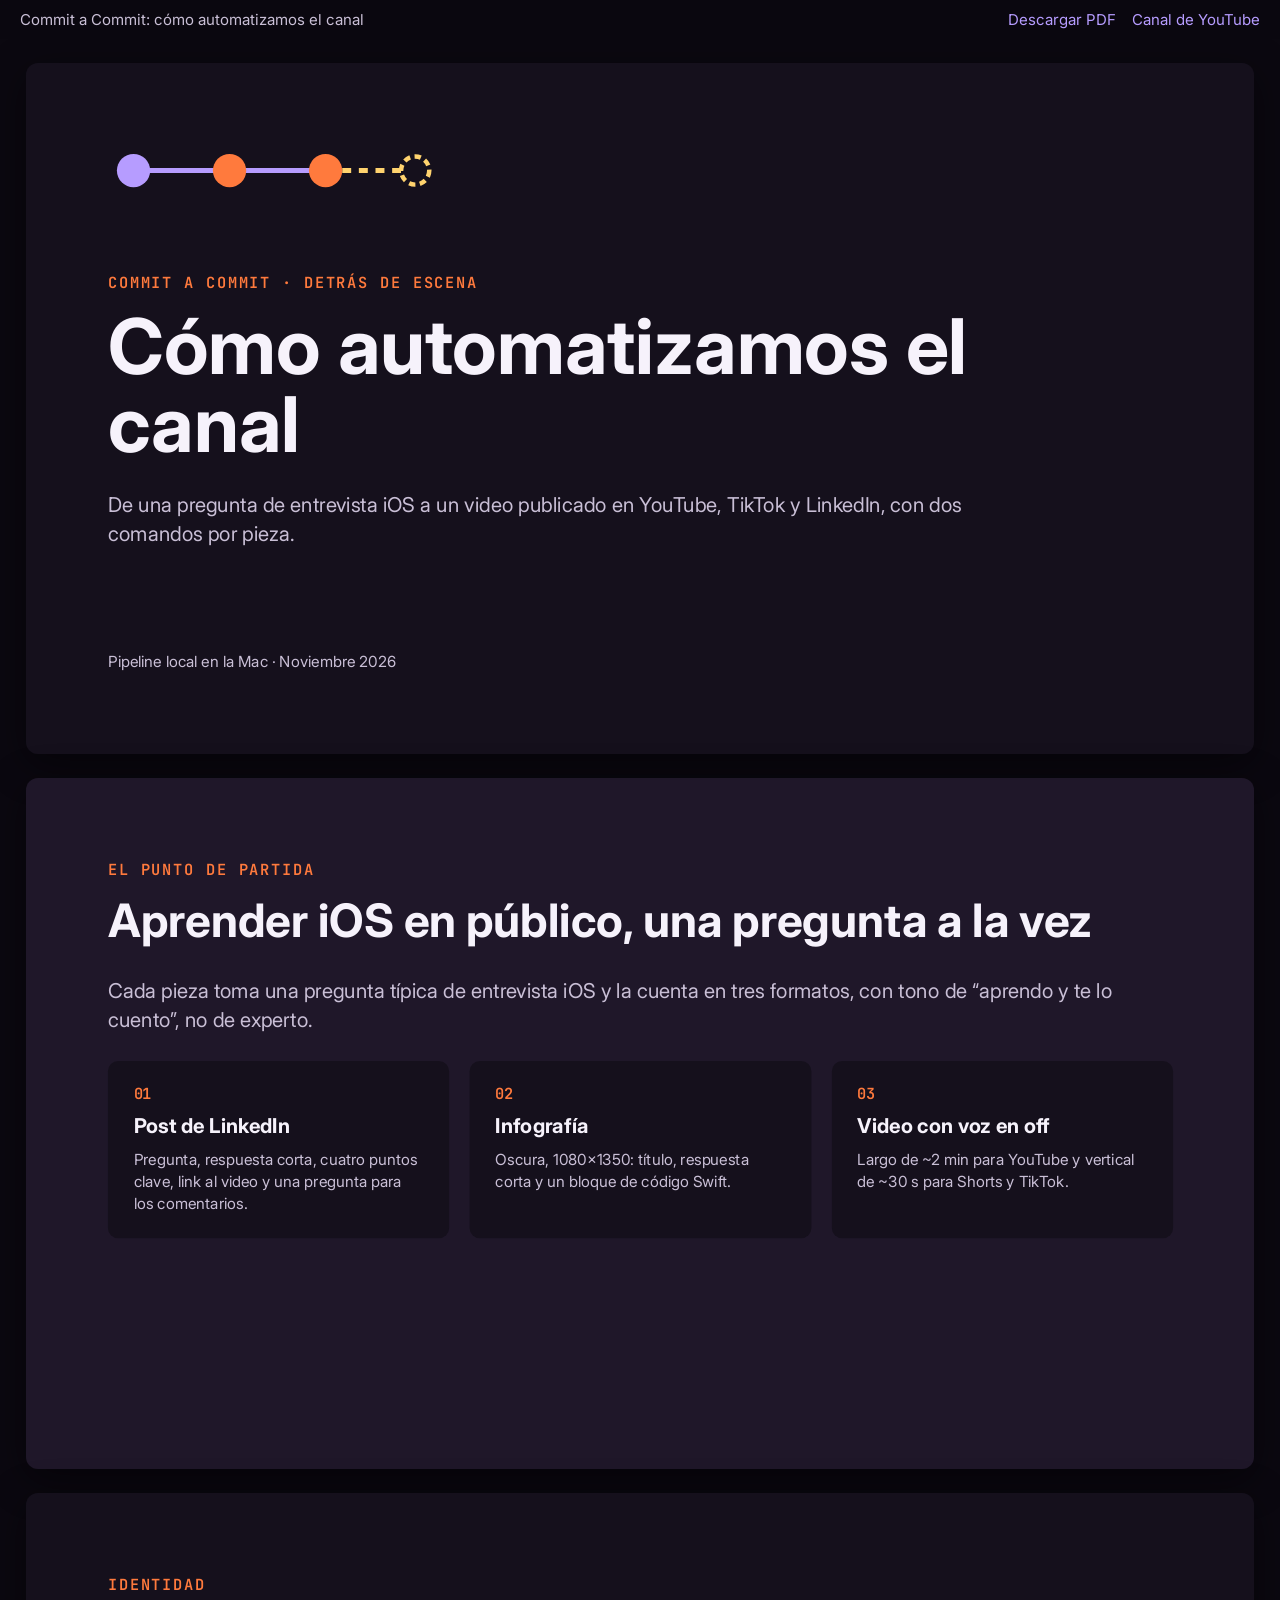
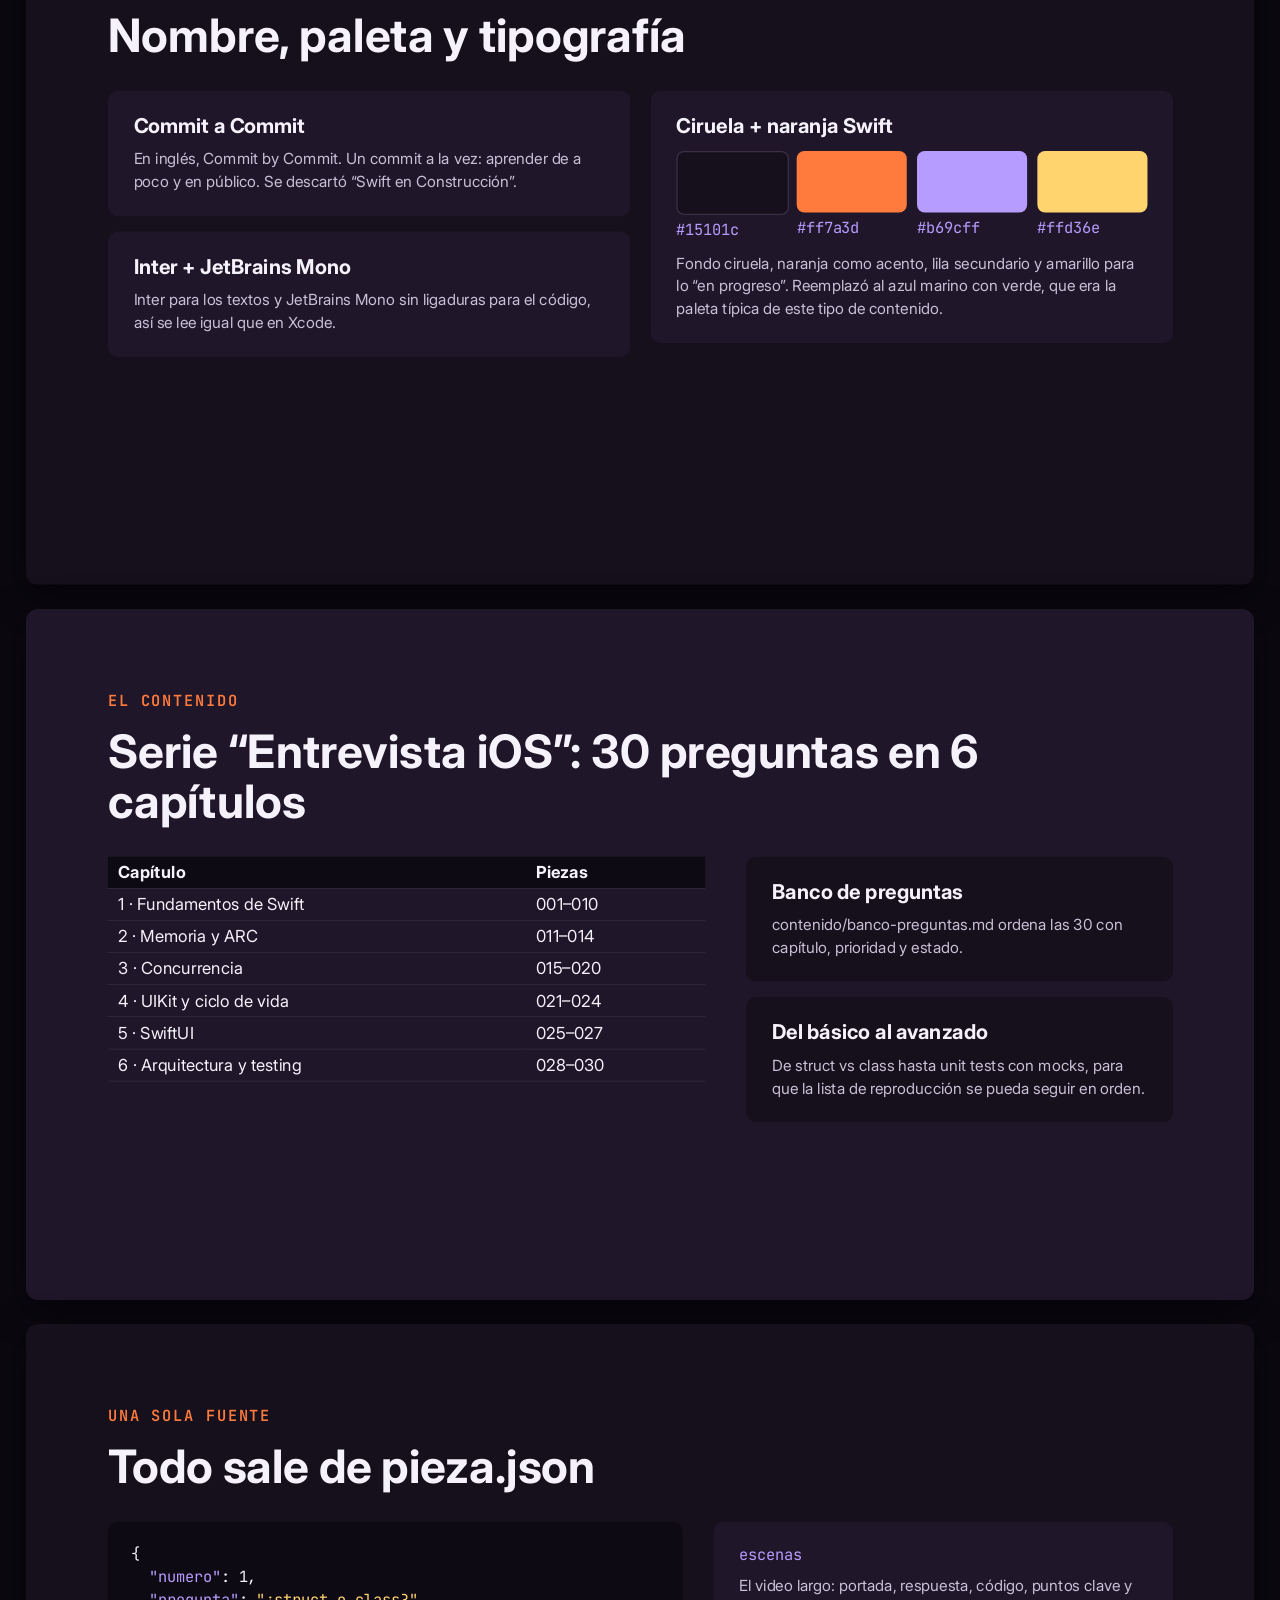
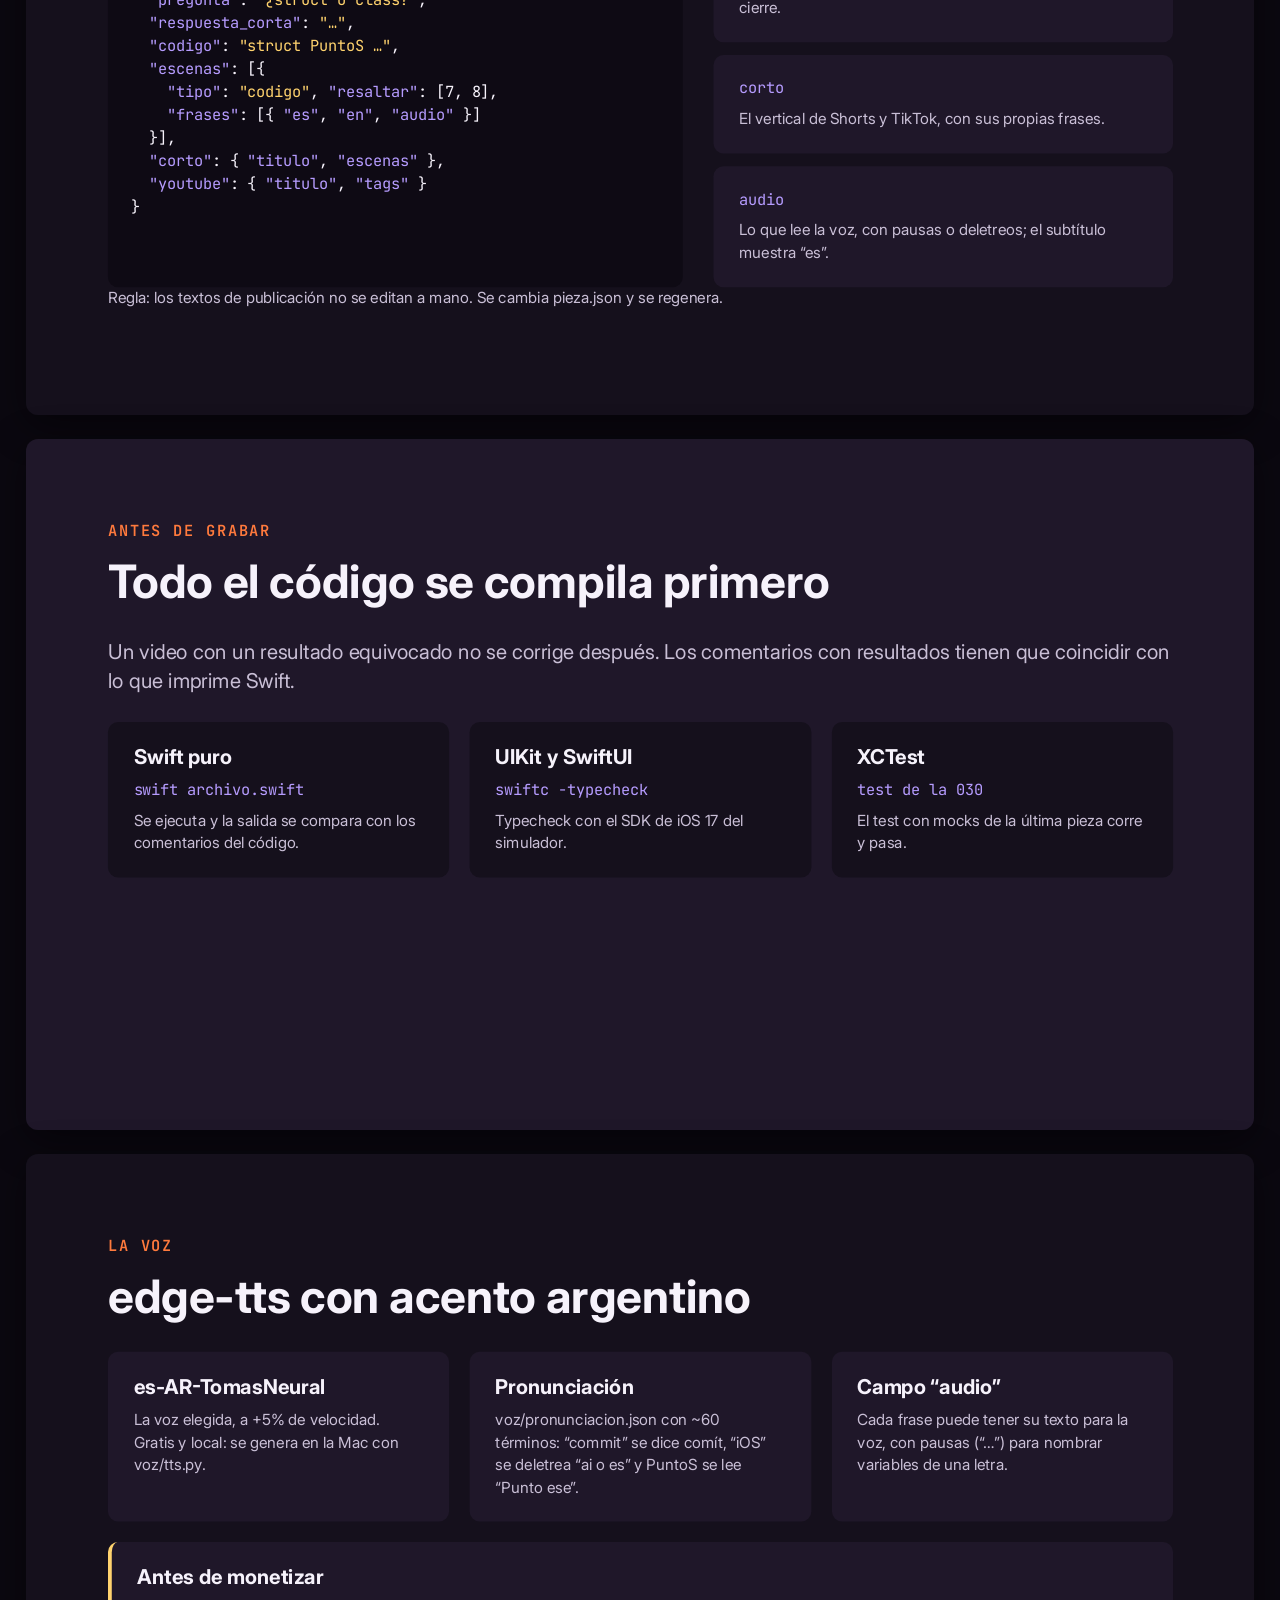
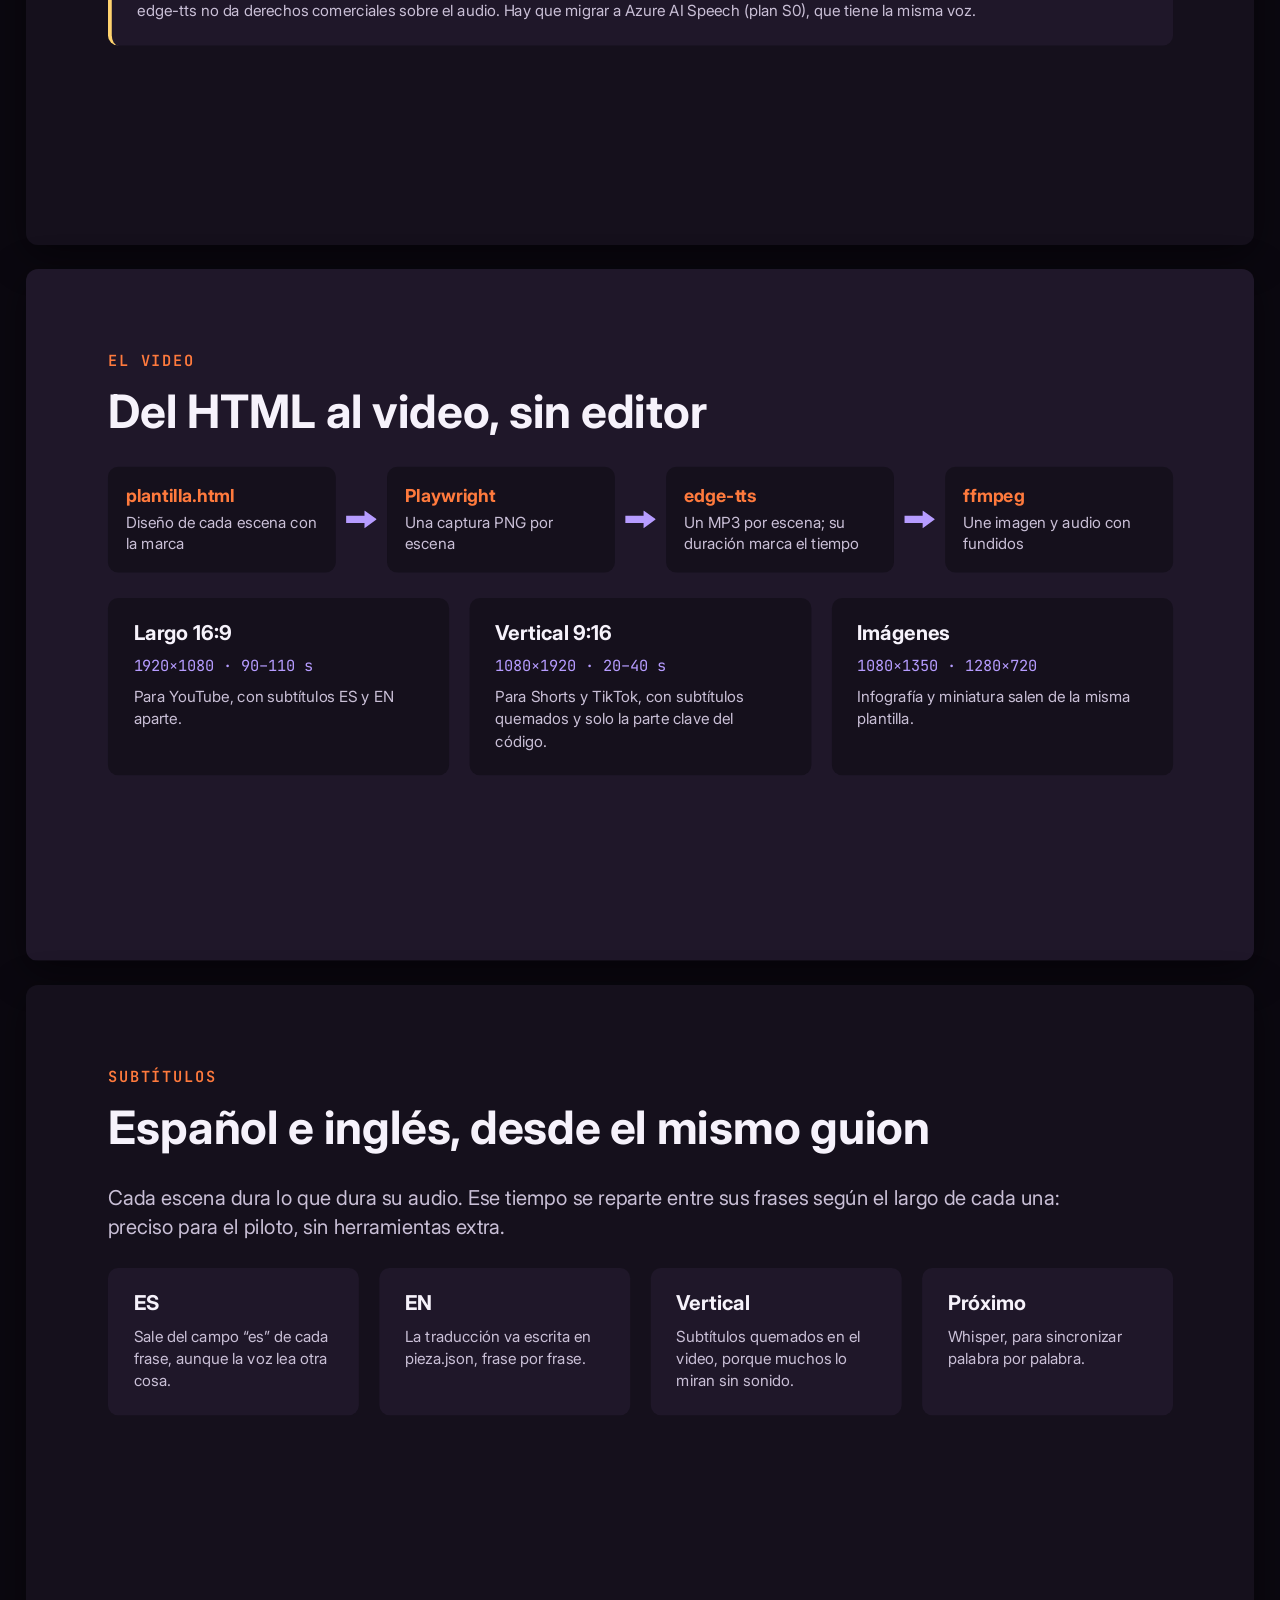
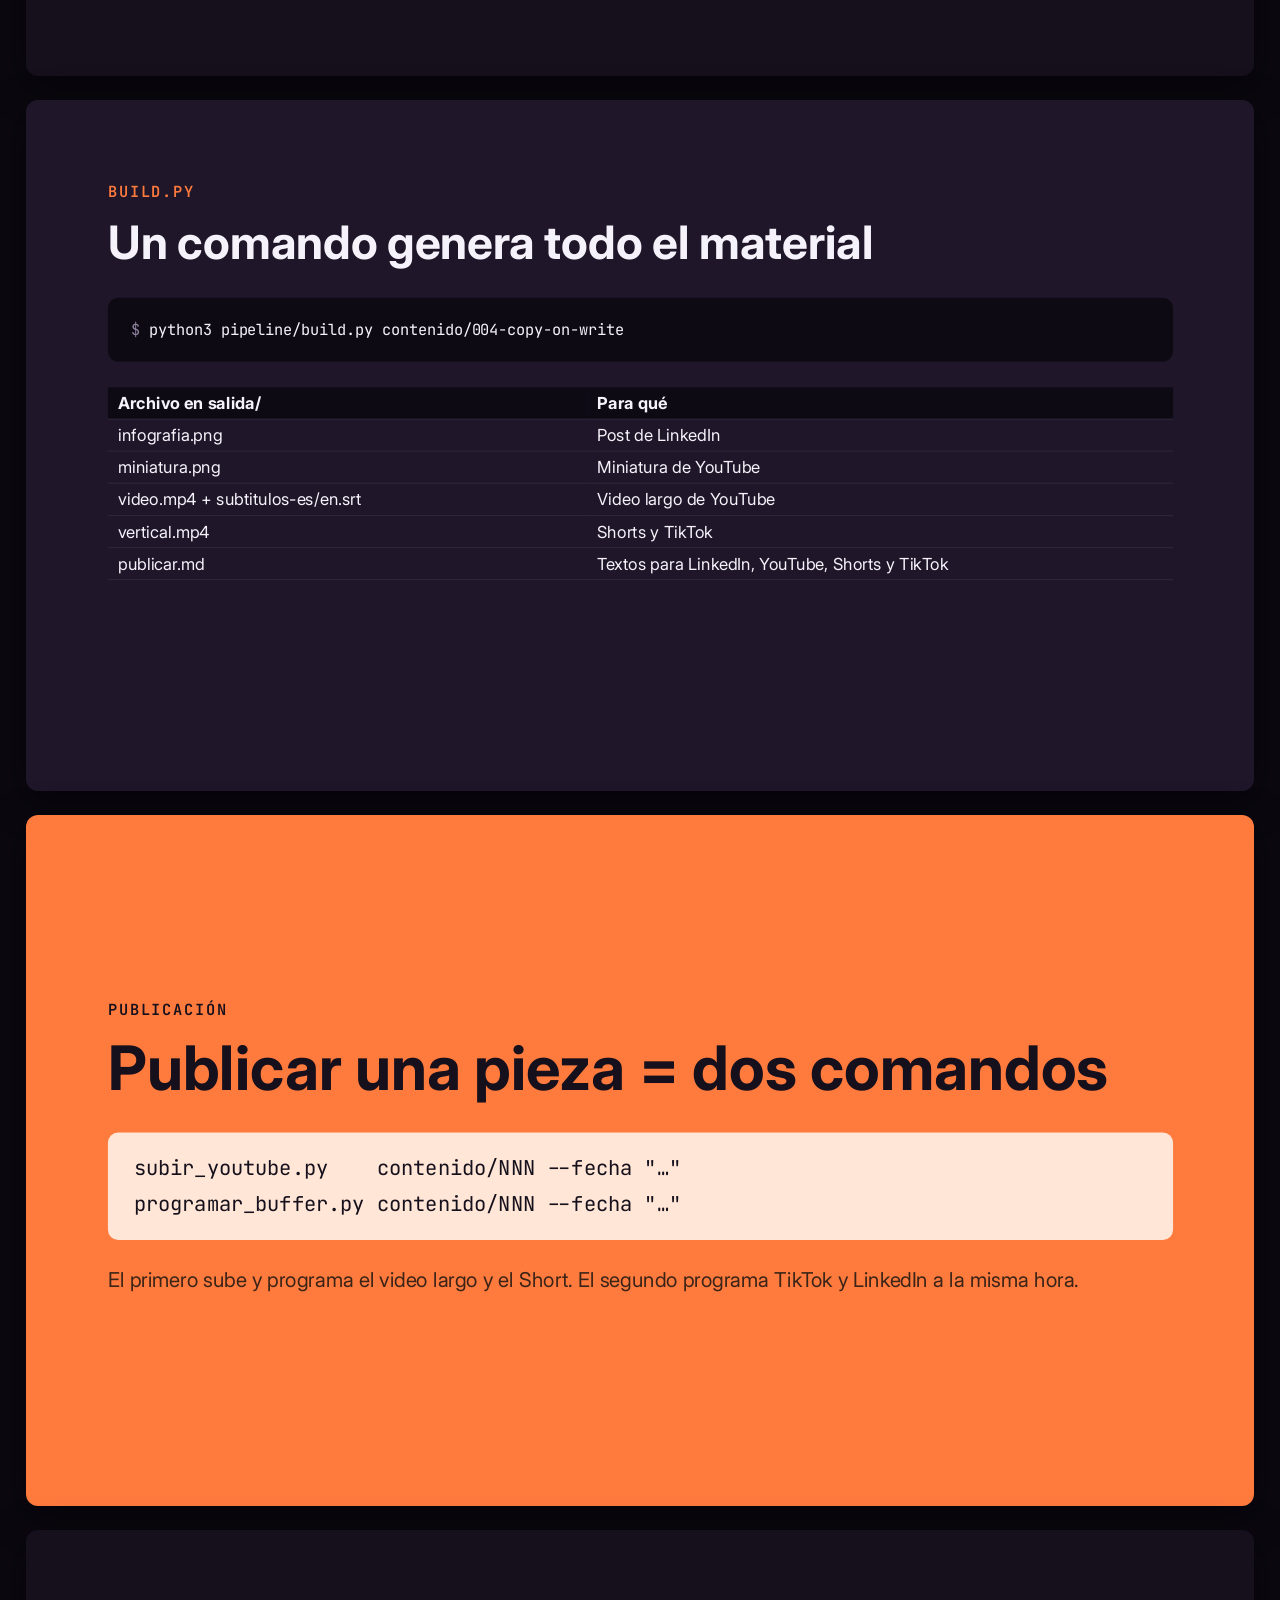
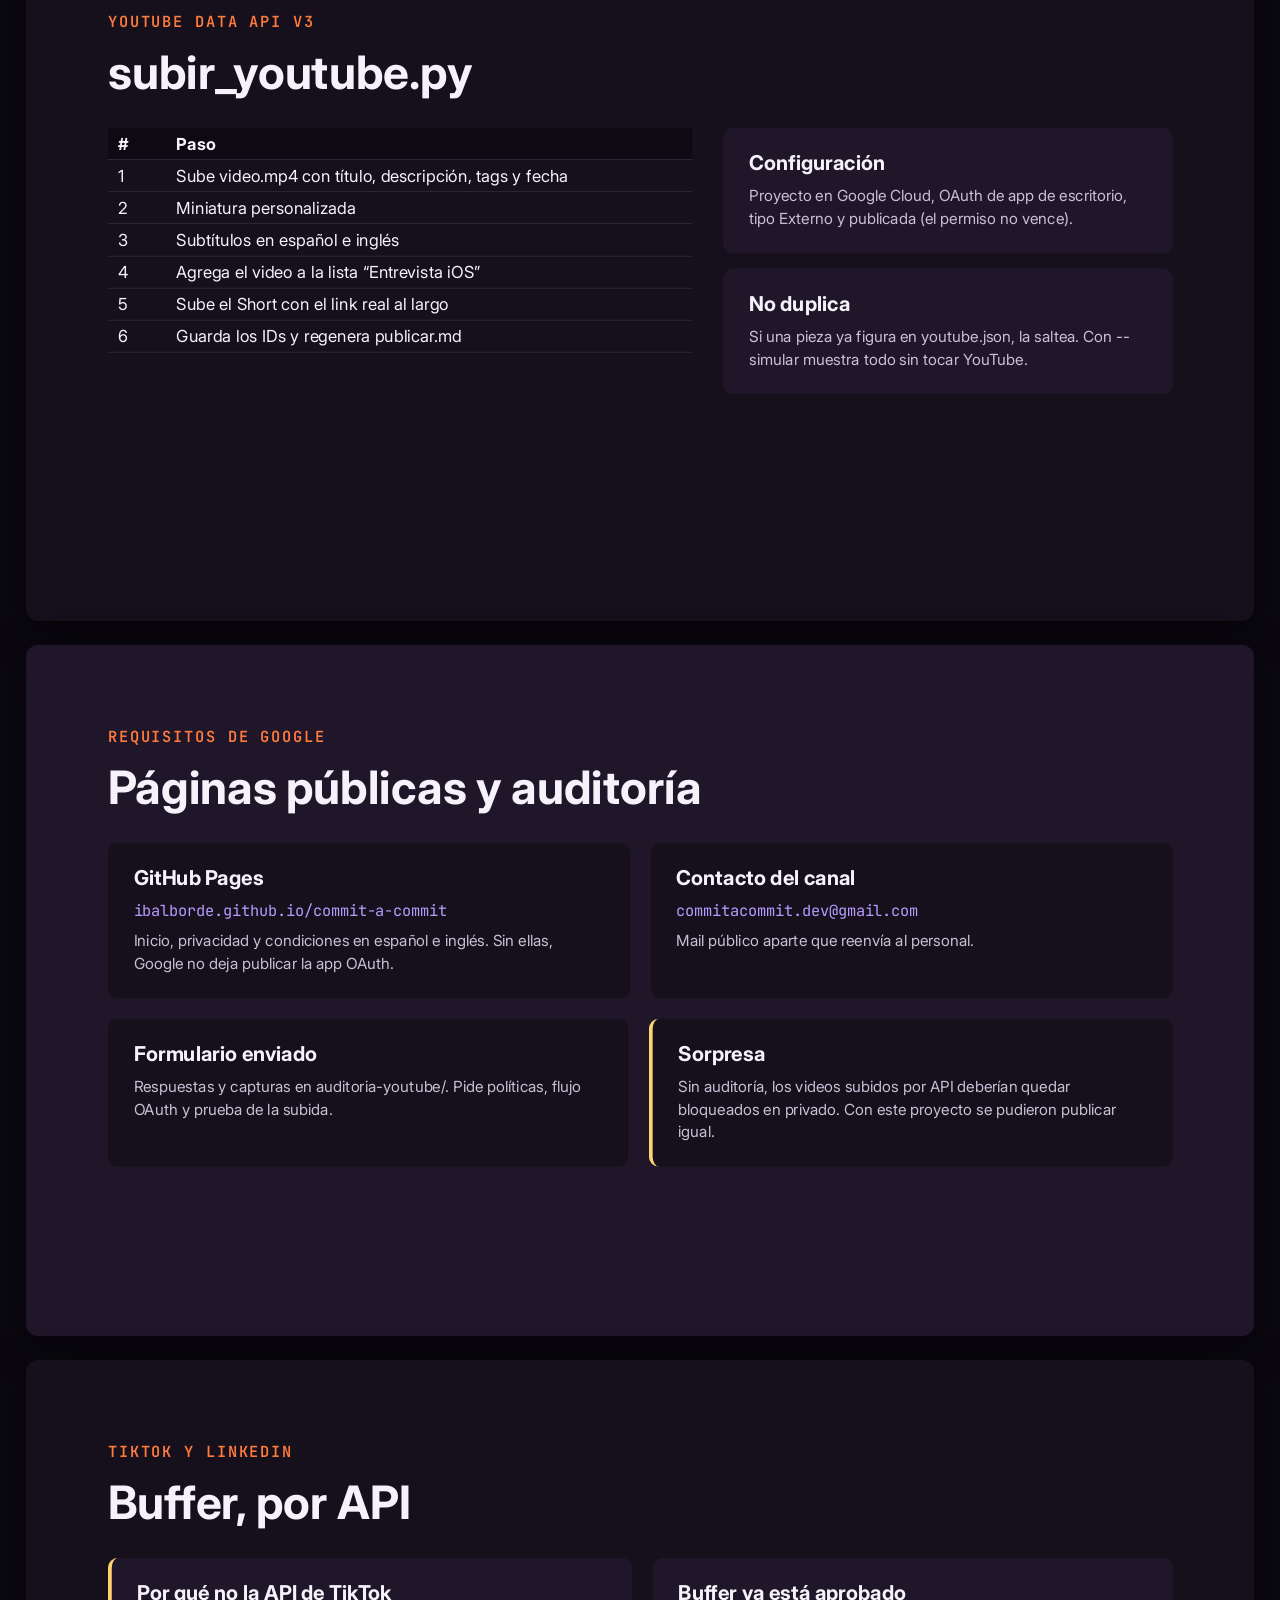
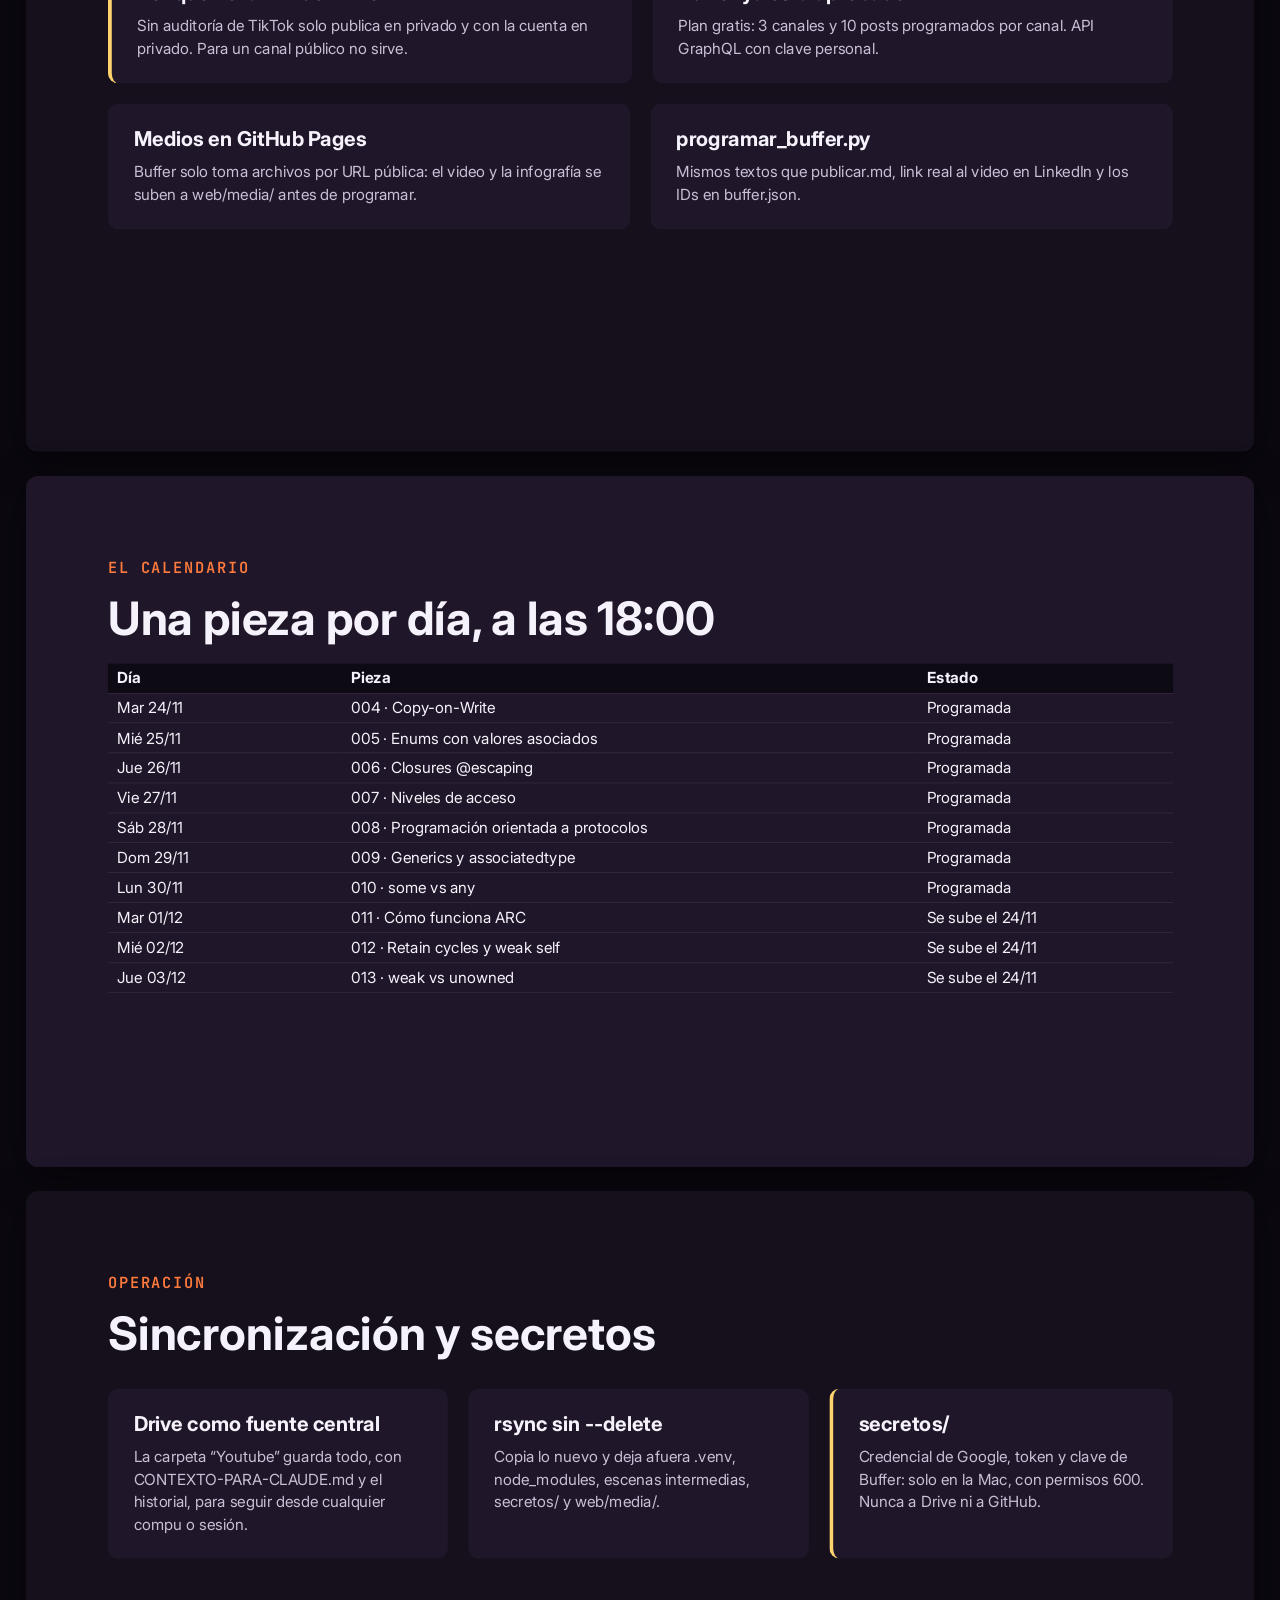
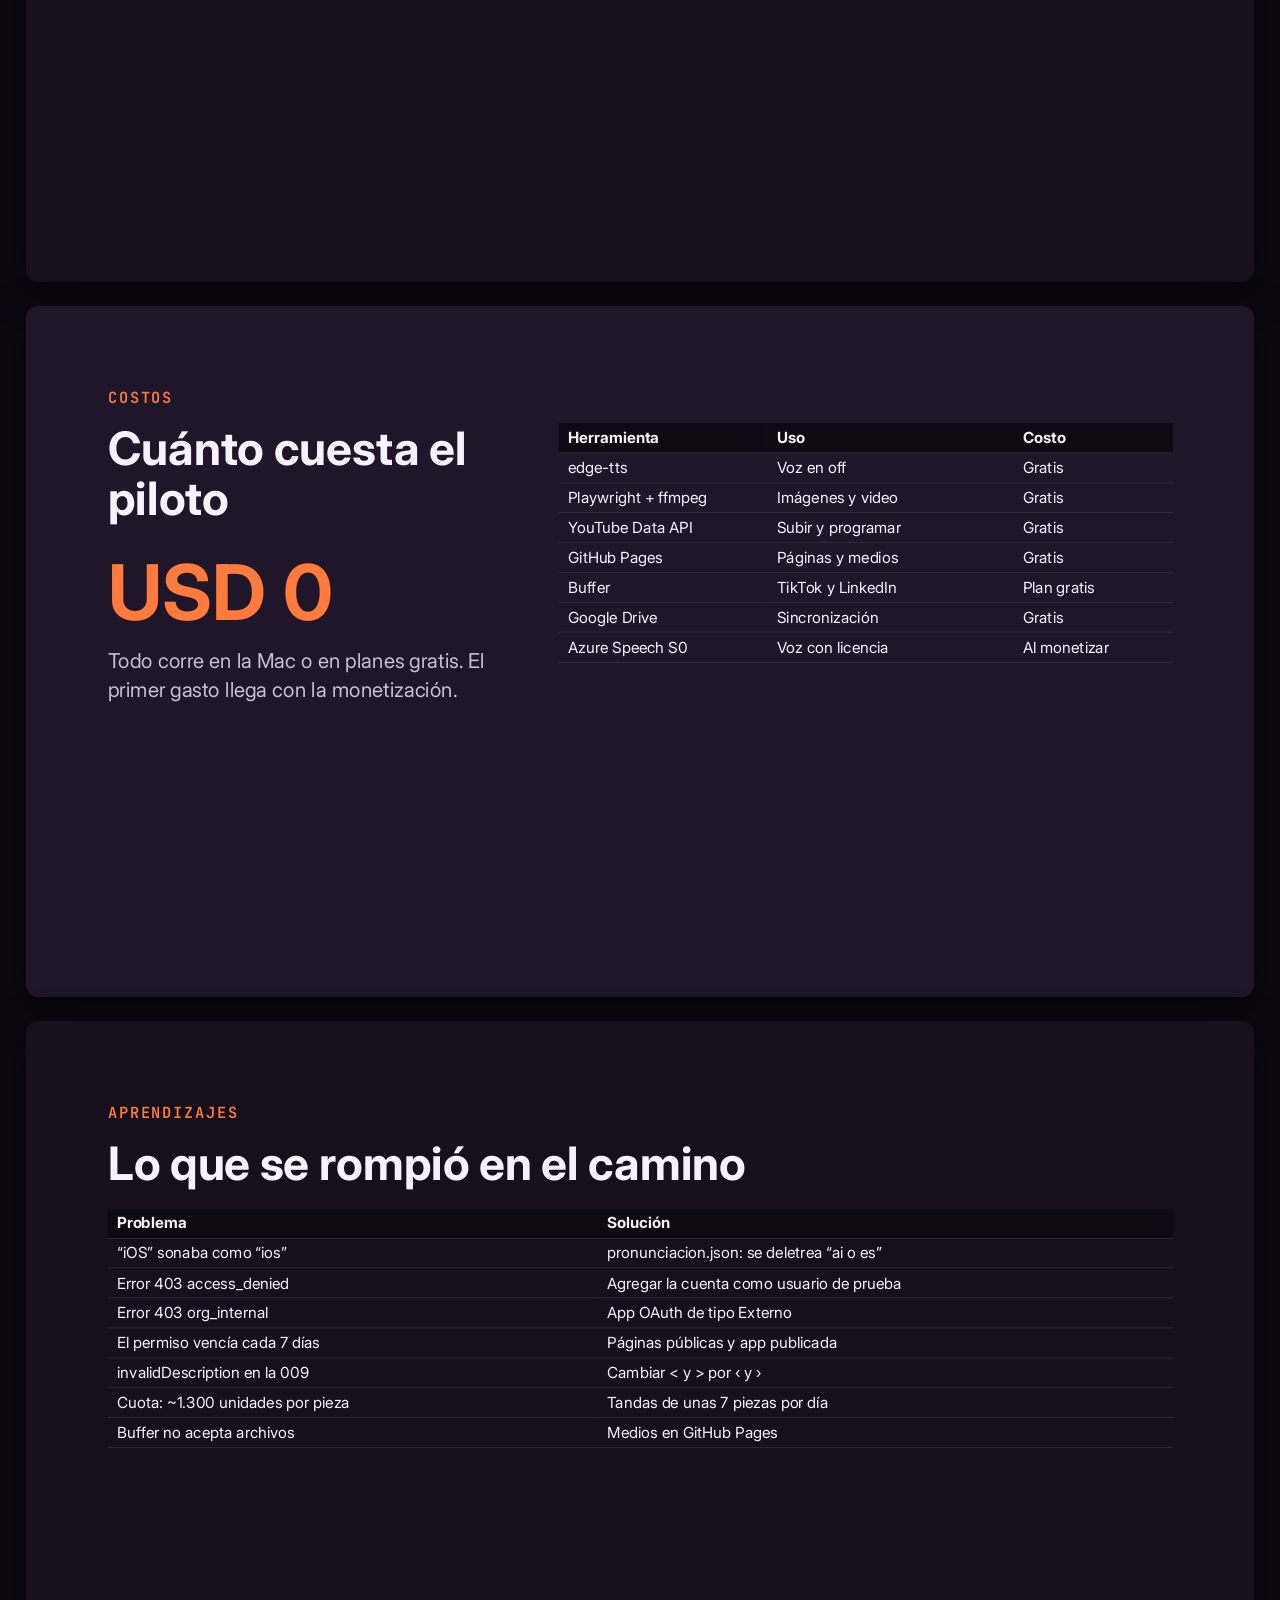
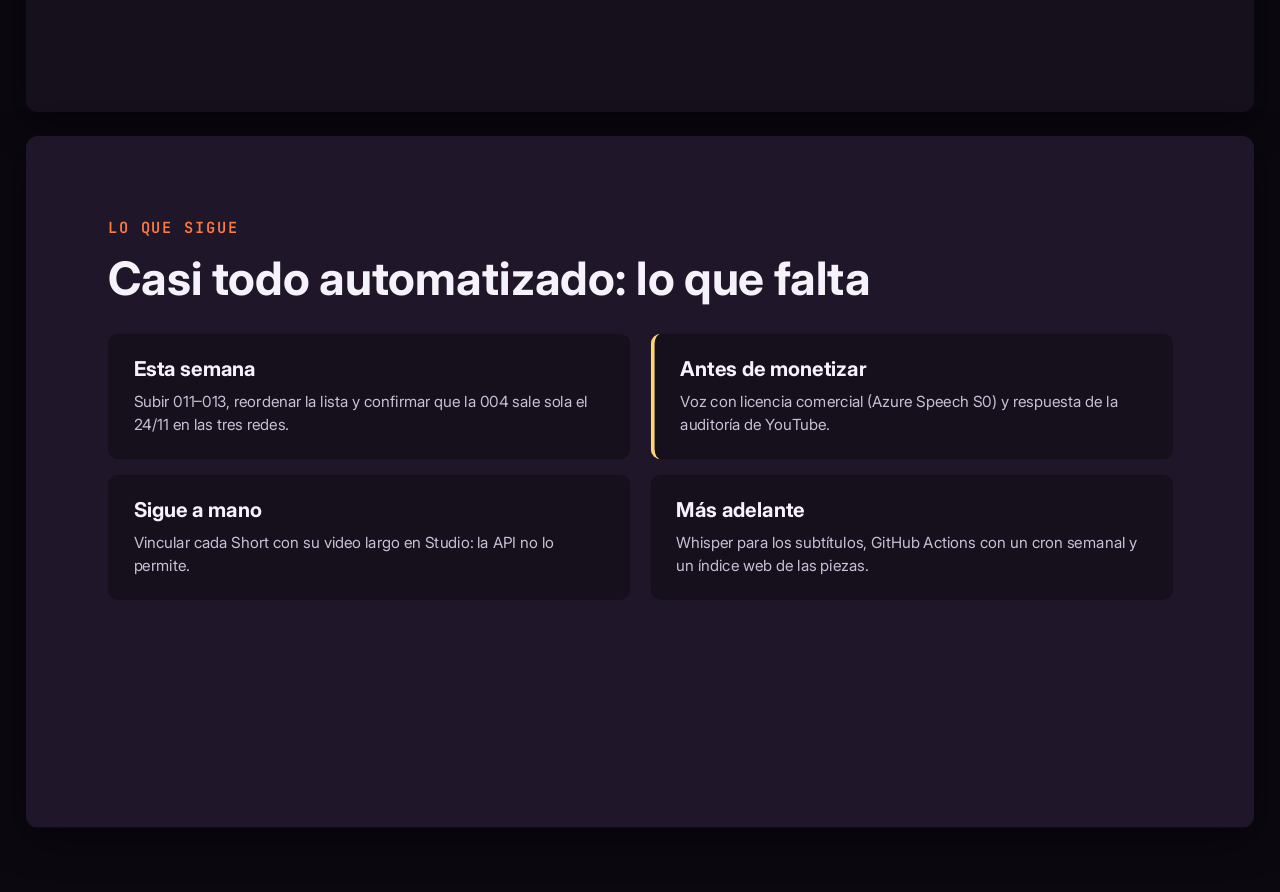
==== presentacion/index.html @ 06cfbb42 "Presentación: cómo automatizamos el canal (web + PDF) Co-Authored-By: Claude Opus 5.5 <noreply@anthr" ====
<!doctype html>
<html lang="es">
<head>
<meta charset="utf-8">
<meta name="viewport" content="width=device-width, initial-scale=1">
<title>Commit a Commit: cómo automatizamos el canal</title>
<meta name="description" content="Cómo automatizamos el canal de iOS Commit a Commit: contenido, voz, video, subtítulos y publicación programada en YouTube, TikTok y LinkedIn.">
<meta property="og:title" content="Commit a Commit: cómo automatizamos el canal">
<meta property="og:description" content="Cómo automatizamos el canal de iOS Commit a Commit: contenido, voz, video, subtítulos y publicación programada en YouTube, TikTok y LinkedIn.">
<meta property="og:type" content="website">
<link rel="icon" href="../logo.png">
<link rel="stylesheet" href="https://fonts.googleapis.com/css2?family=Inter:wght@400;600;700&family=JetBrains+Mono:wght@400;600&display=swap">
<style>
:root {
  --fondo: #15101c;
  --panel: #1f1729;
  --hondo: #0e0a14;
  --naranja: #ff7a3d;
  --lila: #b69cff;
  --amarillo: #ffd36e;
  --texto: #f6f2fb;
  --suave: #c9bfd6;
}

body { font-family: 'Inter', Arial, sans-serif; color: var(--texto); }

section {
  padding: 128px;
  box-sizing: border-box;
  display: flex;
  flex-direction: column;
  background: var(--fondo);
  color: var(--texto);
  font-family: 'Inter', Arial, sans-serif;
}
section.alt { background: var(--panel); }
section.acento { background: var(--naranja); color: var(--fondo); }

.eyebrow { font-family: 'JetBrains Mono', 'Courier New', monospace; font-size: 24px; font-weight: 600; letter-spacing: 3px; color: var(--naranja); margin: 0 0 24px; }
.titulo { font-size: 72px; font-weight: 700; line-height: 1.08; margin: 0 0 48px; color: var(--texto); }
.portada { font-size: 120px; font-weight: 700; line-height: 1.02; margin: 0 0 40px; color: var(--texto); }
.lead { font-size: 32px; line-height: 1.45; color: var(--suave); margin: 0 0 40px; }
.nota { font-size: 24px; line-height: 1.4; color: var(--suave); margin: 32px 0 0; }

.fila { display: flex; gap: 32px; }
.col { display: flex; flex-direction: column; gap: 24px; flex: 1; }
.card { flex: 1; background: var(--panel); border-radius: 16px; padding: 36px 40px; display: flex; flex-direction: column; gap: 16px; }
section.alt .card { background: var(--fondo); }
.card h3 { font-size: 32px; font-weight: 700; color: var(--texto); margin: 0; line-height: 1.2; }
.card .txt { font-size: 24px; line-height: 1.45; color: var(--suave); margin: 0; }
.card .dato { font-family: 'JetBrains Mono', 'Courier New', monospace; font-size: 24px; color: var(--lila); margin: 0; }
.card .marca { font-family: 'JetBrains Mono', 'Courier New', monospace; font-size: 24px; font-weight: 600; color: var(--naranja); margin: 0; }
.card.aviso { border-left: 6px solid var(--amarillo); }

.codigo { background: var(--hondo); border-radius: 16px; padding: 32px 36px; display: flex; flex-direction: column; }
.codigo p { font-family: 'JetBrains Mono', 'Courier New', monospace; font-size: 24px; line-height: 1.5; color: var(--texto); margin: 0; white-space: nowrap; }
.codigo .k { color: var(--lila); }
.codigo .s { color: var(--amarillo); }
.codigo .c { color: #8f84a0; }

.tabla { width: 100%; font-size: 26px; color: var(--texto); font-family: 'Inter', Arial, sans-serif; }
.tabla tr.cab { background: var(--hondo); }

.paso { flex: 1; background: var(--panel); border-radius: 16px; padding: 28px 28px; display: flex; flex-direction: column; gap: 10px; }
section.alt .paso { background: var(--fondo); }
.paso h3 { font-size: 28px; font-weight: 700; color: var(--naranja); margin: 0; }
.paso .txt { font-size: 24px; line-height: 1.35; color: var(--suave); margin: 0; }
.flecha { width: 48px; height: 28px; background: var(--lila); align-self: center; flex: none; }

.grande { font-size: 120px; font-weight: 700; line-height: 1; color: var(--naranja); margin: 0; }
.cmd { font-family: 'JetBrains Mono', 'Courier New', monospace; font-size: 32px; line-height: 1.5; margin: 0; color: var(--fondo); white-space: nowrap; }
.cmdcaja { background: #ffe6d6; border-radius: 16px; padding: 32px 40px; display: flex; flex-direction: column; gap: 8px; }
section.acento .eyebrow { color: var(--fondo); }
section.acento .titulo { color: var(--fondo); font-size: 96px; }
section.acento .lead { color: #3a2418; }

.swatch { width: 100%; height: 96px; border-radius: 12px; }

@keyframes sube { from { opacity: 0; transform: translateY(24px); } to { opacity: 1; transform: translateY(0px); } }
.anim { animation: sube 520ms ease-out both; animation-delay: calc(var(--i, 0) * 110ms); }

/* ---- visor web ---- */
html, body { margin: 0; background: #0b0810; }
.barra { position: sticky; top: 0; z-index: 10; display: flex; justify-content: space-between; align-items: center;
  gap: 16px; padding: 10px 20px; background: rgba(11,8,16,.92); color: #c9bfd6; font: 15px Inter, Arial, sans-serif; }
.barra a { color: #b69cff; text-decoration: none; margin-left: 16px; }
.deck { display: flex; flex-direction: column; align-items: center; gap: 24px; padding: 24px 0 64px; }
.marco { position: relative; width: min(96vw, 1600px); aspect-ratio: 16 / 9; overflow: hidden; border-radius: 12px;
  box-shadow: 0 10px 40px rgba(0,0,0,.45); }
.slide { position: absolute; top: 0; left: 0; width: 1920px; height: 1080px; transform-origin: 0 0; overflow: hidden; }
.slide h1, .slide h2, .slide h3, .slide p { margin-top: 0; }
.slide table { border-collapse: collapse; }
.slide th { text-align: left; }
.slide td, .slide th { padding: .35em .6em; border-bottom: 1px solid #3a2f47; }
.flecha { clip-path: polygon(0 30%, 60% 30%, 60% 0, 100% 50%, 60% 100%, 60% 70%, 0 70%); }
@media print {
  @page { size: 1920px 1080px; margin: 0; }
  .barra { display: none; }
  .deck { padding: 0; gap: 0; }
  .marco { width: 1920px; height: 1080px; border-radius: 0; box-shadow: none; break-after: page; }
  .slide { transform: none !important; }
  .anim { animation: none; }
}
</style>
</head>
<body>
<div class="barra"><span>Commit a Commit: cómo automatizamos el canal</span><span><a href="presentacion.pdf">Descargar PDF</a><a href="https://www.youtube.com/channel/UC5VvN3Wkh8wAPUPtcKfBgPg">Canal de YouTube</a></span></div>
<main class="deck">
<div class="marco"><section class="slide" id="cover" data-transition="fade" style="justify-content:space-between">
<svg aria-label="Logo de Commit a Commit: historial de commits con tres nodos hechos y uno en progreso" width="520" height="80" viewBox="0 0 520 80"><line x1="40" y1="40" x2="340" y2="40" stroke="#b69cff" stroke-width="8"/><line x1="340" y1="40" x2="480" y2="40" stroke="#ffd36e" stroke-width="8" stroke-dasharray="14 12"/><circle cx="40" cy="40" r="26" fill="#b69cff"/><circle cx="190" cy="40" r="26" fill="#ff7a3d"/><circle cx="340" cy="40" r="26" fill="#ff7a3d"/><circle cx="480" cy="40" r="22" fill="#15101c" stroke="#ffd36e" stroke-width="7" stroke-dasharray="10 7"/></svg>
<div>
<p class="eyebrow">COMMIT A COMMIT · DETRÁS DE ESCENA</p>
<h1 class="portada">Cómo automatizamos el canal</h1>
<p class="lead" style="max-width:1400px">De una pregunta de entrevista iOS a un video publicado en YouTube, TikTok y LinkedIn, con dos comandos por pieza.</p>
</div>
<p class="nota" style="margin:0">Pipeline local en la Mac · Noviembre 2026</p>

</section>
</div><div class="marco"><section id="objetivo" class="slide alt" data-transition="fade">
<p class="eyebrow">EL PUNTO DE PARTIDA</p>
<h2 class="titulo">Aprender iOS en público, una pregunta a la vez</h2>
<p class="lead">Cada pieza toma una pregunta típica de entrevista iOS y la cuenta en tres formatos, con tono de “aprendo y te lo cuento”, no de experto.</p>
<div class="fila">
<div class="card anim" style="--i:0"><p class="marca">01</p><h3>Post de LinkedIn</h3><p class="txt">Pregunta, respuesta corta, cuatro puntos clave, link al video y una pregunta para los comentarios.</p></div>
<div class="card anim" style="--i:1"><p class="marca">02</p><h3>Infografía</h3><p class="txt">Oscura, 1080×1350: título, respuesta corta y un bloque de código Swift.</p></div>
<div class="card anim" style="--i:2"><p class="marca">03</p><h3>Video con voz en off</h3><p class="txt">Largo de ~2 min para YouTube y vertical de ~30 s para Shorts y TikTok.</p></div>
</div>

</section>
</div><div class="marco"><section class="slide" id="marca" data-transition="fade">
<p class="eyebrow">IDENTIDAD</p>
<h2 class="titulo">Nombre, paleta y tipografía</h2>
<div class="fila" style="align-items:flex-start">
<div class="col">
<div class="card"><h3>Commit a Commit</h3><p class="txt">En inglés, Commit by Commit. Un commit a la vez: aprender de a poco y en público. Se descartó “Swift en Construcción”.</p></div>
<div class="card"><h3>Inter + JetBrains Mono</h3><p class="txt">Inter para los textos y JetBrains Mono sin ligaduras para el código, así se lee igual que en Xcode.</p></div>
</div>
<div class="col">
<div class="card" style="gap:20px"><h3>Ciruela + naranja Swift</h3>
<div class="fila" style="gap:16px">
<div class="col" style="gap:8px"><div class="swatch" style="background:#15101c;border:2px solid #3a2f47"></div><p class="dato">#15101c</p></div>
<div class="col" style="gap:8px"><div class="swatch" style="background:#ff7a3d"></div><p class="dato">#ff7a3d</p></div>
<div class="col" style="gap:8px"><div class="swatch" style="background:#b69cff"></div><p class="dato">#b69cff</p></div>
<div class="col" style="gap:8px"><div class="swatch" style="background:#ffd36e"></div><p class="dato">#ffd36e</p></div>
</div>
<p class="txt">Fondo ciruela, naranja como acento, lila secundario y amarillo para lo “en progreso”. Reemplazó al azul marino con verde, que era la paleta típica de este tipo de contenido.</p></div>
</div>
</div>

</section>
</div><div class="marco"><section id="contenido" class="slide alt" data-transition="fade">
<p class="eyebrow">EL CONTENIDO</p>
<h2 class="titulo">Serie “Entrevista iOS”: 30 preguntas en 6 capítulos</h2>
<div class="fila" style="gap:64px">
<div style="flex:1.4">
<table class="tabla">
<tr class="cab"><th style="width:70%">Capítulo</th><th>Piezas</th></tr>
<tr><td>1 · Fundamentos de Swift</td><td>001–010</td></tr>
<tr><td>2 · Memoria y ARC</td><td>011–014</td></tr>
<tr><td>3 · Concurrencia</td><td>015–020</td></tr>
<tr><td>4 · UIKit y ciclo de vida</td><td>021–024</td></tr>
<tr><td>5 · SwiftUI</td><td>025–027</td></tr>
<tr><td>6 · Arquitectura y testing</td><td>028–030</td></tr>
</table>
</div>
<div class="col">
<div class="card"><h3>Banco de preguntas</h3><p class="txt">contenido/banco-preguntas.md ordena las 30 con capítulo, prioridad y estado.</p></div>
<div class="card"><h3>Del básico al avanzado</h3><p class="txt">De struct vs class hasta unit tests con mocks, para que la lista de reproducción se pueda seguir en orden.</p></div>
</div>
</div>
</section>
</div><div class="marco"><section class="slide" id="pieza" data-transition="fade">
<p class="eyebrow">UNA SOLA FUENTE</p>
<h2 class="titulo">Todo sale de pieza.json</h2>
<div class="fila" style="gap:48px">
<div class="codigo" style="flex:1.15">
<p>{</p>
<p>&#160;&#160;<span class="k">"numero"</span>: 1,</p>
<p>&#160;&#160;<span class="k">"pregunta"</span>: <span class="s">"¿struct o class?"</span>,</p>
<p>&#160;&#160;<span class="k">"respuesta_corta"</span>: <span class="s">"…"</span>,</p>
<p>&#160;&#160;<span class="k">"codigo"</span>: <span class="s">"struct PuntoS …"</span>,</p>
<p>&#160;&#160;<span class="k">"escenas"</span>: [{</p>
<p>&#160;&#160;&#160;&#160;<span class="k">"tipo"</span>: <span class="s">"codigo"</span>, <span class="k">"resaltar"</span>: [7, 8],</p>
<p>&#160;&#160;&#160;&#160;<span class="k">"frases"</span>: [{ <span class="k">"es"</span>, <span class="k">"en"</span>, <span class="k">"audio"</span> }]</p>
<p>&#160;&#160;}],</p>
<p>&#160;&#160;<span class="k">"corto"</span>: { <span class="k">"titulo"</span>, <span class="k">"escenas"</span> },</p>
<p>&#160;&#160;<span class="k">"youtube"</span>: { <span class="k">"titulo"</span>, <span class="k">"tags"</span> }</p>
<p>}</p>
</div>
<div class="col" style="gap:20px">
<div class="card"><p class="dato">escenas</p><p class="txt">El video largo: portada, respuesta, código, puntos clave y cierre.</p></div>
<div class="card"><p class="dato">corto</p><p class="txt">El vertical de Shorts y TikTok, con sus propias frases.</p></div>
<div class="card"><p class="dato">audio</p><p class="txt">Lo que lee la voz, con pausas o deletreos; el subtítulo muestra “es”.</p></div>
</div>
</div>
<p class="nota">Regla: los textos de publicación no se editan a mano. Se cambia pieza.json y se regenera.</p>
</section>
</div><div class="marco"><section id="verificacion" class="slide alt" data-transition="fade">
<p class="eyebrow">ANTES DE GRABAR</p>
<h2 class="titulo">Todo el código se compila primero</h2>
<p class="lead">Un video con un resultado equivocado no se corrige después. Los comentarios con resultados tienen que coincidir con lo que imprime Swift.</p>
<div class="fila">
<div class="card anim" style="--i:0"><h3>Swift puro</h3><p class="dato">swift archivo.swift</p><p class="txt">Se ejecuta y la salida se compara con los comentarios del código.</p></div>
<div class="card anim" style="--i:1"><h3>UIKit y SwiftUI</h3><p class="dato">swiftc -typecheck</p><p class="txt">Typecheck con el SDK de iOS 17 del simulador.</p></div>
<div class="card anim" style="--i:2"><h3>XCTest</h3><p class="dato">test de la 030</p><p class="txt">El test con mocks de la última pieza corre y pasa.</p></div>
</div>
</section>
</div><div class="marco"><section class="slide" id="voz" data-transition="fade">
<p class="eyebrow">LA VOZ</p>
<h2 class="titulo">edge-tts con acento argentino</h2>
<div class="fila">
<div class="card anim" style="--i:0"><h3>es-AR-TomasNeural</h3><p class="txt">La voz elegida, a +5% de velocidad. Gratis y local: se genera en la Mac con voz/tts.py.</p></div>
<div class="card anim" style="--i:1"><h3>Pronunciación</h3><p class="txt">voz/pronunciacion.json con ~60 términos: “commit” se dice comít, “iOS” se deletrea “ai o es” y PuntoS se lee “Punto ese”.</p></div>
<div class="card anim" style="--i:2"><h3>Campo “audio”</h3><p class="txt">Cada frase puede tener su texto para la voz, con pausas (“…”) para nombrar variables de una letra.</p></div>
</div>
<div class="card aviso" style="margin-top:32px;flex:none"><h3>Antes de monetizar</h3><p class="txt">edge-tts no da derechos comerciales sobre el audio. Hay que migrar a Azure AI Speech (plan S0), que tiene la misma voz.</p></div>
</section>
</div><div class="marco"><section id="video" class="slide alt" data-transition="fade">
<p class="eyebrow">EL VIDEO</p>
<h2 class="titulo">Del HTML al video, sin editor</h2>
<div class="fila" style="gap:16px">
<div class="paso anim" style="--i:0"><h3>plantilla.html</h3><p class="txt">Diseño de cada escena con la marca</p></div>
<div class="flecha"></div>
<div class="paso anim" style="--i:1"><h3>Playwright</h3><p class="txt">Una captura PNG por escena</p></div>
<div class="flecha"></div>
<div class="paso anim" style="--i:2"><h3>edge-tts</h3><p class="txt">Un MP3 por escena; su duración marca el tiempo</p></div>
<div class="flecha"></div>
<div class="paso anim" style="--i:3"><h3>ffmpeg</h3><p class="txt">Une imagen y audio con fundidos</p></div>
</div>
<div class="fila" style="margin-top:40px">
<div class="card"><h3>Largo 16:9</h3><p class="dato">1920×1080 · 90–110 s</p><p class="txt">Para YouTube, con subtítulos ES y EN aparte.</p></div>
<div class="card"><h3>Vertical 9:16</h3><p class="dato">1080×1920 · 20–40 s</p><p class="txt">Para Shorts y TikTok, con subtítulos quemados y solo la parte clave del código.</p></div>
<div class="card"><h3>Imágenes</h3><p class="dato">1080×1350 · 1280×720</p><p class="txt">Infografía y miniatura salen de la misma plantilla.</p></div>
</div>
</section>
</div><div class="marco"><section class="slide" id="subtitulos" data-transition="fade">
<p class="eyebrow">SUBTÍTULOS</p>
<h2 class="titulo">Español e inglés, desde el mismo guion</h2>
<p class="lead" style="max-width:1500px">Cada escena dura lo que dura su audio. Ese tiempo se reparte entre sus frases según el largo de cada una: preciso para el piloto, sin herramientas extra.</p>
<div class="fila">
<div class="card anim" style="--i:0"><h3>ES</h3><p class="txt">Sale del campo “es” de cada frase, aunque la voz lea otra cosa.</p></div>
<div class="card anim" style="--i:1"><h3>EN</h3><p class="txt">La traducción va escrita en pieza.json, frase por frase.</p></div>
<div class="card anim" style="--i:2"><h3>Vertical</h3><p class="txt">Subtítulos quemados en el video, porque muchos lo miran sin sonido.</p></div>
<div class="card anim" style="--i:3"><h3>Próximo</h3><p class="txt">Whisper, para sincronizar palabra por palabra.</p></div>
</div>
</section>
</div><div class="marco"><section id="build" class="slide alt" data-transition="fade">
<p class="eyebrow">BUILD.PY</p>
<h2 class="titulo">Un comando genera todo el material</h2>
<div class="codigo" style="margin-bottom:40px"><p><span class="c">$</span> python3 pipeline/build.py contenido/004-copy-on-write</p></div>
<table class="tabla">
<tr class="cab"><th style="width:45%">Archivo en salida/</th><th>Para qué</th></tr>
<tr><td>infografia.png</td><td>Post de LinkedIn</td></tr>
<tr><td>miniatura.png</td><td>Miniatura de YouTube</td></tr>
<tr><td>video.mp4 + subtitulos-es/en.srt</td><td>Video largo de YouTube</td></tr>
<tr><td>vertical.mp4</td><td>Shorts y TikTok</td></tr>
<tr><td>publicar.md</td><td>Textos para LinkedIn, YouTube, Shorts y TikTok</td></tr>
</table>
</section>
</div><div class="marco"><section id="comandos" class="slide acento" data-transition="fade" style="justify-content:center">
<p class="eyebrow">PUBLICACIÓN</p>
<h2 class="titulo">Publicar una pieza = dos comandos</h2>
<div class="cmdcaja anim" style="--i:1">
<p class="cmd">subir_youtube.py&#160;&#160;&#160; contenido/NNN --fecha "…"</p>
<p class="cmd">programar_buffer.py contenido/NNN --fecha "…"</p>
</div>
<p class="lead" style="margin-top:40px">El primero sube y programa el video largo y el Short. El segundo programa TikTok y LinkedIn a la misma hora.</p>
</section>
</div><div class="marco"><section class="slide" id="youtube" data-transition="fade">
<p class="eyebrow">YOUTUBE DATA API V3</p>
<h2 class="titulo">subir_youtube.py</h2>
<div class="fila" style="gap:48px">
<div style="flex:1.3">
<table class="tabla">
<tr class="cab"><th style="width:10%">#</th><th>Paso</th></tr>
<tr><td>1</td><td>Sube video.mp4 con título, descripción, tags y fecha</td></tr>
<tr><td>2</td><td>Miniatura personalizada</td></tr>
<tr><td>3</td><td>Subtítulos en español e inglés</td></tr>
<tr><td>4</td><td>Agrega el video a la lista “Entrevista iOS”</td></tr>
<tr><td>5</td><td>Sube el Short con el link real al largo</td></tr>
<tr><td>6</td><td>Guarda los IDs y regenera publicar.md</td></tr>
</table>
</div>
<div class="col">
<div class="card"><h3>Configuración</h3><p class="txt">Proyecto en Google Cloud, OAuth de app de escritorio, tipo Externo y publicada (el permiso no vence).</p></div>
<div class="card"><h3>No duplica</h3><p class="txt">Si una pieza ya figura en youtube.json, la saltea. Con --simular muestra todo sin tocar YouTube.</p></div>
</div>
</div>
</section>
</div><div class="marco"><section id="auditoria" class="slide alt" data-transition="fade">
<p class="eyebrow">REQUISITOS DE GOOGLE</p>
<h2 class="titulo">Páginas públicas y auditoría</h2>
<div class="fila">
<div class="card anim" style="--i:0"><h3>GitHub Pages</h3><p class="dato">ibalborde.github.io/commit-a-commit</p><p class="txt">Inicio, privacidad y condiciones en español e inglés. Sin ellas, Google no deja publicar la app OAuth.</p></div>
<div class="card anim" style="--i:1"><h3>Contacto del canal</h3><p class="dato">commitacommit.dev@gmail.com</p><p class="txt">Mail público aparte que reenvía al personal.</p></div>
</div>
<div class="fila" style="margin-top:32px">
<div class="card anim" style="--i:2"><h3>Formulario enviado</h3><p class="txt">Respuestas y capturas en auditoria-youtube/. Pide políticas, flujo OAuth y prueba de la subida.</p></div>
<div class="card aviso anim" style="--i:3"><h3>Sorpresa</h3><p class="txt">Sin auditoría, los videos subidos por API deberían quedar bloqueados en privado. Con este proyecto se pudieron publicar igual.</p></div>
</div>
</section>
</div><div class="marco"><section class="slide" id="buffer" data-transition="fade">
<p class="eyebrow">TIKTOK Y LINKEDIN</p>
<h2 class="titulo">Buffer, por API</h2>
<div class="fila">
<div class="card aviso anim" style="--i:0"><h3>Por qué no la API de TikTok</h3><p class="txt">Sin auditoría de TikTok solo publica en privado y con la cuenta en privado. Para un canal público no sirve.</p></div>
<div class="card anim" style="--i:1"><h3>Buffer ya está aprobado</h3><p class="txt">Plan gratis: 3 canales y 10 posts programados por canal. API GraphQL con clave personal.</p></div>
</div>
<div class="fila" style="margin-top:32px">
<div class="card anim" style="--i:2"><h3>Medios en GitHub Pages</h3><p class="txt">Buffer solo toma archivos por URL pública: el video y la infografía se suben a web/media/ antes de programar.</p></div>
<div class="card anim" style="--i:3"><h3>programar_buffer.py</h3><p class="txt">Mismos textos que publicar.md, link real al video en LinkedIn y los IDs en buffer.json.</p></div>
</div>
</section>
</div><div class="marco"><section id="calendario" class="slide alt" data-transition="fade">
<p class="eyebrow">EL CALENDARIO</p>
<h2 class="titulo" style="margin-bottom:32px">Una pieza por día, a las 18:00</h2>
<table class="tabla" style="font-size:24px">
<tr class="cab"><th style="width:22%">Día</th><th style="width:54%">Pieza</th><th>Estado</th></tr>
<tr><td>Mar 24/11</td><td>004 · Copy-on-Write</td><td>Programada</td></tr>
<tr><td>Mié 25/11</td><td>005 · Enums con valores asociados</td><td>Programada</td></tr>
<tr><td>Jue 26/11</td><td>006 · Closures @escaping</td><td>Programada</td></tr>
<tr><td>Vie 27/11</td><td>007 · Niveles de acceso</td><td>Programada</td></tr>
<tr><td>Sáb 28/11</td><td>008 · Programación orientada a protocolos</td><td>Programada</td></tr>
<tr><td>Dom 29/11</td><td>009 · Generics y associatedtype</td><td>Programada</td></tr>
<tr><td>Lun 30/11</td><td>010 · some vs any</td><td>Programada</td></tr>
<tr><td>Mar 01/12</td><td>011 · Cómo funciona ARC</td><td>Se sube el 24/11</td></tr>
<tr><td>Mié 02/12</td><td>012 · Retain cycles y weak self</td><td>Se sube el 24/11</td></tr>
<tr><td>Jue 03/12</td><td>013 · weak vs unowned</td><td>Se sube el 24/11</td></tr>
</table>

</section>
</div><div class="marco"><section class="slide" id="drive" data-transition="fade">
<p class="eyebrow">OPERACIÓN</p>
<h2 class="titulo">Sincronización y secretos</h2>
<div class="fila">
<div class="card anim" style="--i:0"><h3>Drive como fuente central</h3><p class="txt">La carpeta “Youtube” guarda todo, con CONTEXTO-PARA-CLAUDE.md y el historial, para seguir desde cualquier compu o sesión.</p></div>
<div class="card anim" style="--i:1"><h3>rsync sin --delete</h3><p class="txt">Copia lo nuevo y deja afuera .venv, node_modules, escenas intermedias, secretos/ y web/media/.</p></div>
<div class="card aviso anim" style="--i:2"><h3>secretos/</h3><p class="txt">Credencial de Google, token y clave de Buffer: solo en la Mac, con permisos 600. Nunca a Drive ni a GitHub.</p></div>
</div>
</section>
</div><div class="marco"><section id="costos" class="slide alt" data-transition="fade">
<p class="eyebrow">COSTOS</p>
<div class="fila" style="gap:64px;align-items:flex-start">
<div style="flex:0.8">
<h2 class="titulo">Cuánto cuesta el piloto</h2>
<p class="grande">USD 0</p>
<p class="lead" style="margin-top:24px">Todo corre en la Mac o en planes gratis. El primer gasto llega con la monetización.</p>
</div>
<div style="flex:1.2">
<table class="tabla" style="font-size:24px">
<tr class="cab"><th style="width:34%">Herramienta</th><th style="width:40%">Uso</th><th>Costo</th></tr>
<tr><td>edge-tts</td><td>Voz en off</td><td>Gratis</td></tr>
<tr><td>Playwright + ffmpeg</td><td>Imágenes y video</td><td>Gratis</td></tr>
<tr><td>YouTube Data API</td><td>Subir y programar</td><td>Gratis</td></tr>
<tr><td>GitHub Pages</td><td>Páginas y medios</td><td>Gratis</td></tr>
<tr><td>Buffer</td><td>TikTok y LinkedIn</td><td>Plan gratis</td></tr>
<tr><td>Google Drive</td><td>Sincronización</td><td>Gratis</td></tr>
<tr><td>Azure Speech S0</td><td>Voz con licencia</td><td>Al monetizar</td></tr>
</table>
</div>
</div>
</section>
</div><div class="marco"><section class="slide" id="tropiezos" data-transition="fade">
<p class="eyebrow">APRENDIZAJES</p>
<h2 class="titulo" style="margin-bottom:32px">Lo que se rompió en el camino</h2>
<table class="tabla" style="font-size:24px">
<tr class="cab"><th style="width:46%">Problema</th><th>Solución</th></tr>
<tr><td>“iOS” sonaba como “ios”</td><td>pronunciacion.json: se deletrea “ai o es”</td></tr>
<tr><td>Error 403 access_denied</td><td>Agregar la cuenta como usuario de prueba</td></tr>
<tr><td>Error 403 org_internal</td><td>App OAuth de tipo Externo</td></tr>
<tr><td>El permiso vencía cada 7 días</td><td>Páginas públicas y app publicada</td></tr>
<tr><td>invalidDescription en la 009</td><td>Cambiar &lt; y &gt; por ‹ y ›</td></tr>
<tr><td>Cuota: ~1.300 unidades por pieza</td><td>Tandas de unas 7 piezas por día</td></tr>
<tr><td>Buffer no acepta archivos</td><td>Medios en GitHub Pages</td></tr>
</table>
</section>
</div><div class="marco"><section id="pendientes" class="slide alt" data-transition="fade">
<p class="eyebrow">LO QUE SIGUE</p>
<h2 class="titulo">Casi todo automatizado: lo que falta</h2>
<div class="fila">
<div class="col">
<div class="card anim" style="--i:0"><h3>Esta semana</h3><p class="txt">Subir 011–013, reordenar la lista y confirmar que la 004 sale sola el 24/11 en las tres redes.</p></div>
<div class="card anim" style="--i:1"><h3>Sigue a mano</h3><p class="txt">Vincular cada Short con su video largo en Studio: la API no lo permite.</p></div>
</div>
<div class="col">
<div class="card aviso anim" style="--i:2"><h3>Antes de monetizar</h3><p class="txt">Voz con licencia comercial (Azure Speech S0) y respuesta de la auditoría de YouTube.</p></div>
<div class="card anim" style="--i:3"><h3>Más adelante</h3><p class="txt">Whisper para los subtítulos, GitHub Actions con un cron semanal y un índice web de las piezas.</p></div>
</div>
</div>
</section>
</div>
</main>
<script>
// Escala cada slide de 1920x1080 al ancho de su marco.
function ajustar() {
  document.querySelectorAll('.marco').forEach(m => {
    m.querySelector('.slide').style.transform = 'scale(' + (m.clientWidth / 1920) + ')';
  });
}
addEventListener('resize', ajustar); ajustar();
// Flechas o espacio: saltar a la slide siguiente o anterior.
const marcos = [...document.querySelectorAll('.marco')];
addEventListener('keydown', e => {
  const dir = ['ArrowRight', 'ArrowDown', 'PageDown', ' '].includes(e.key) ? 1 : ['ArrowLeft', 'ArrowUp', 'PageUp'].includes(e.key) ? -1 : 0;
  if (!dir) return;
  e.preventDefault();
  const y = scrollY + 80;
  const actual = marcos.findIndex(m => m.offsetTop + m.offsetHeight > y);
  const sig = marcos[Math.max(0, Math.min(marcos.length - 1, actual + dir))];
  scrollTo({ top: sig.offsetTop - 64, behavior: 'smooth' });
});
</script>
</body>
</html>
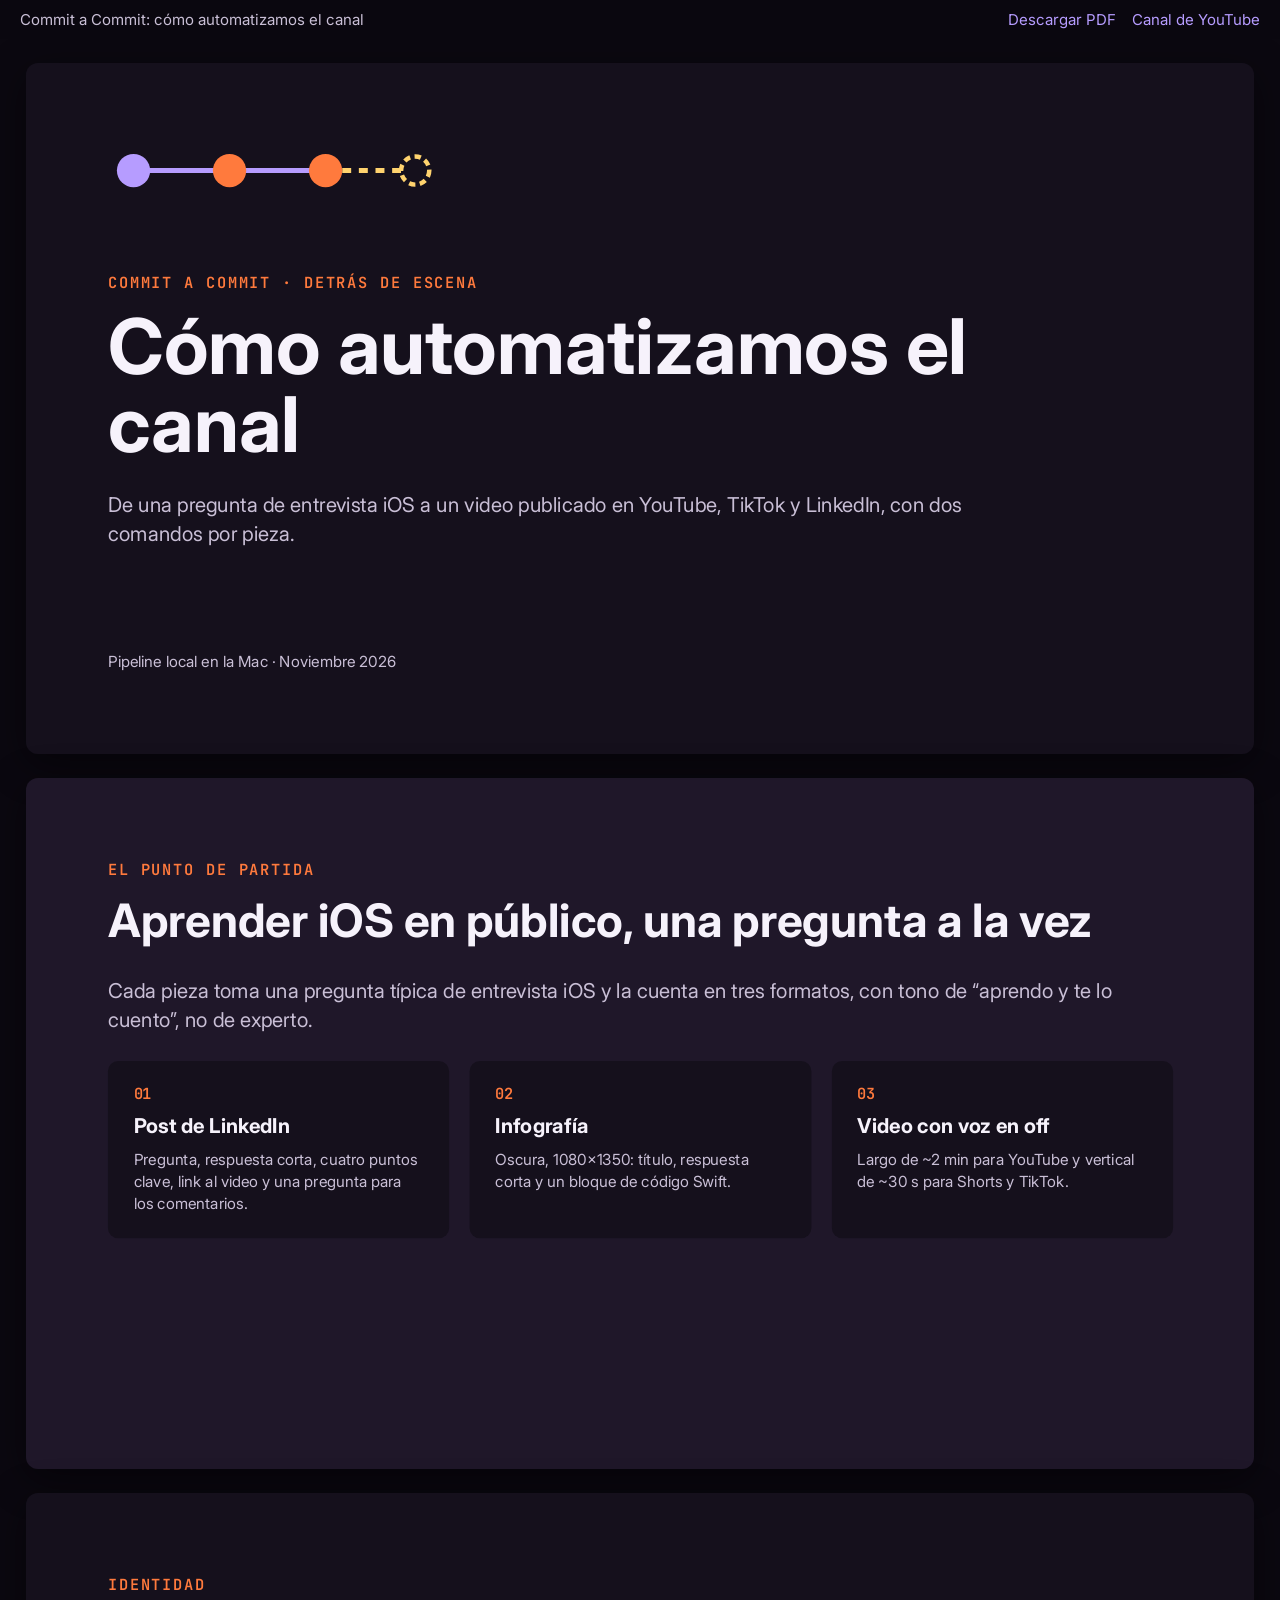
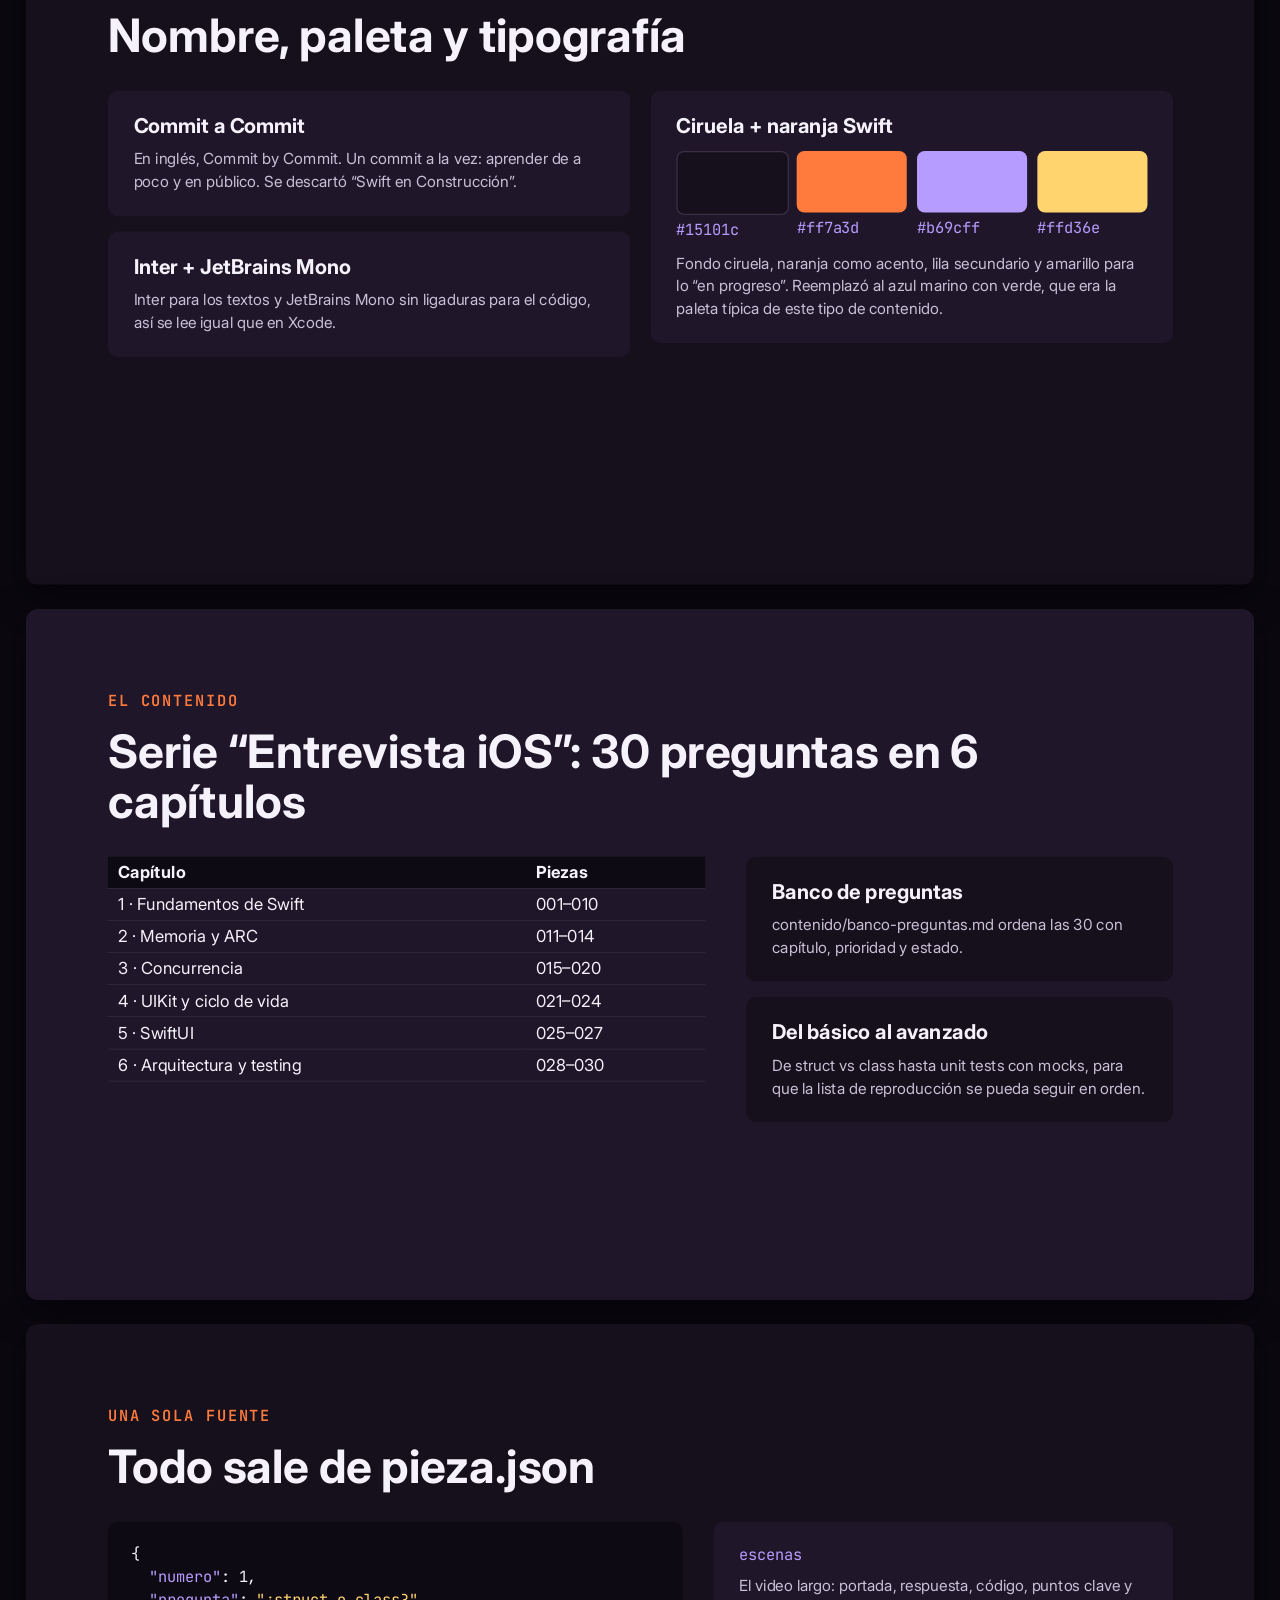
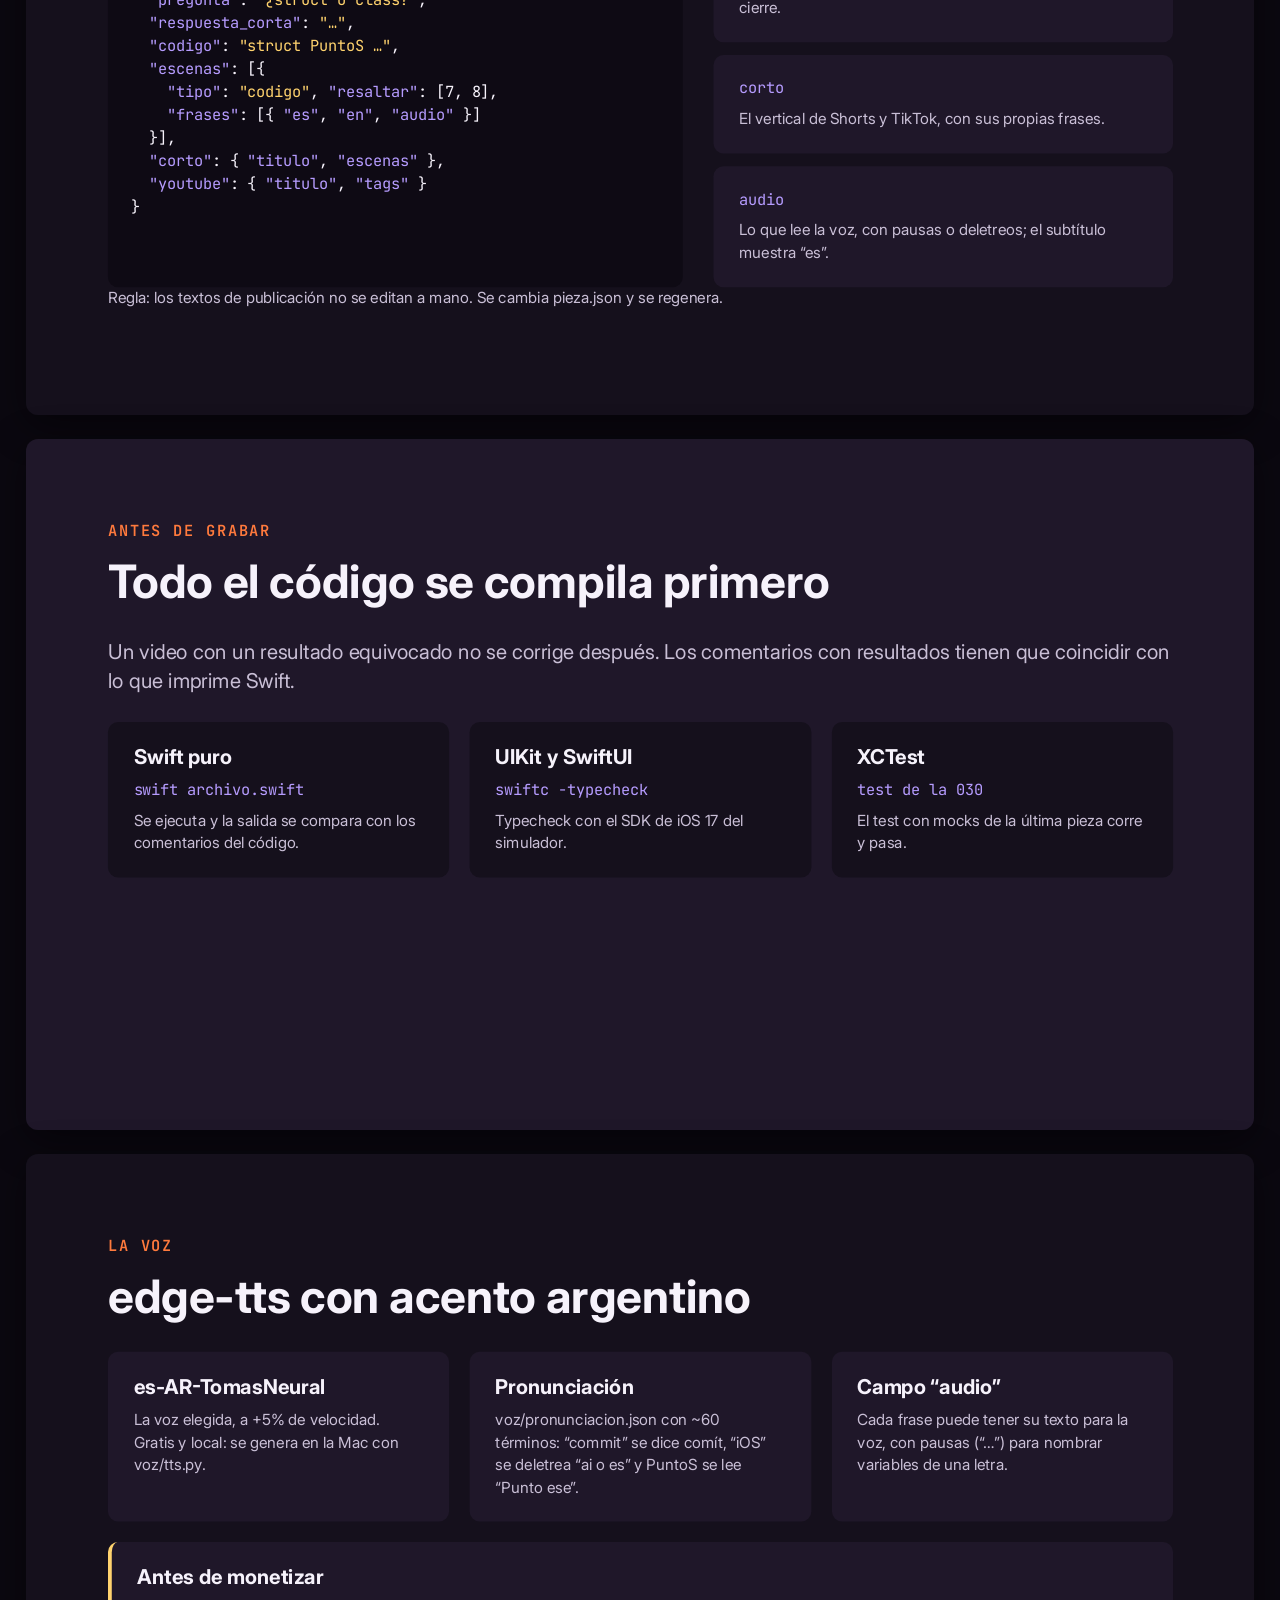
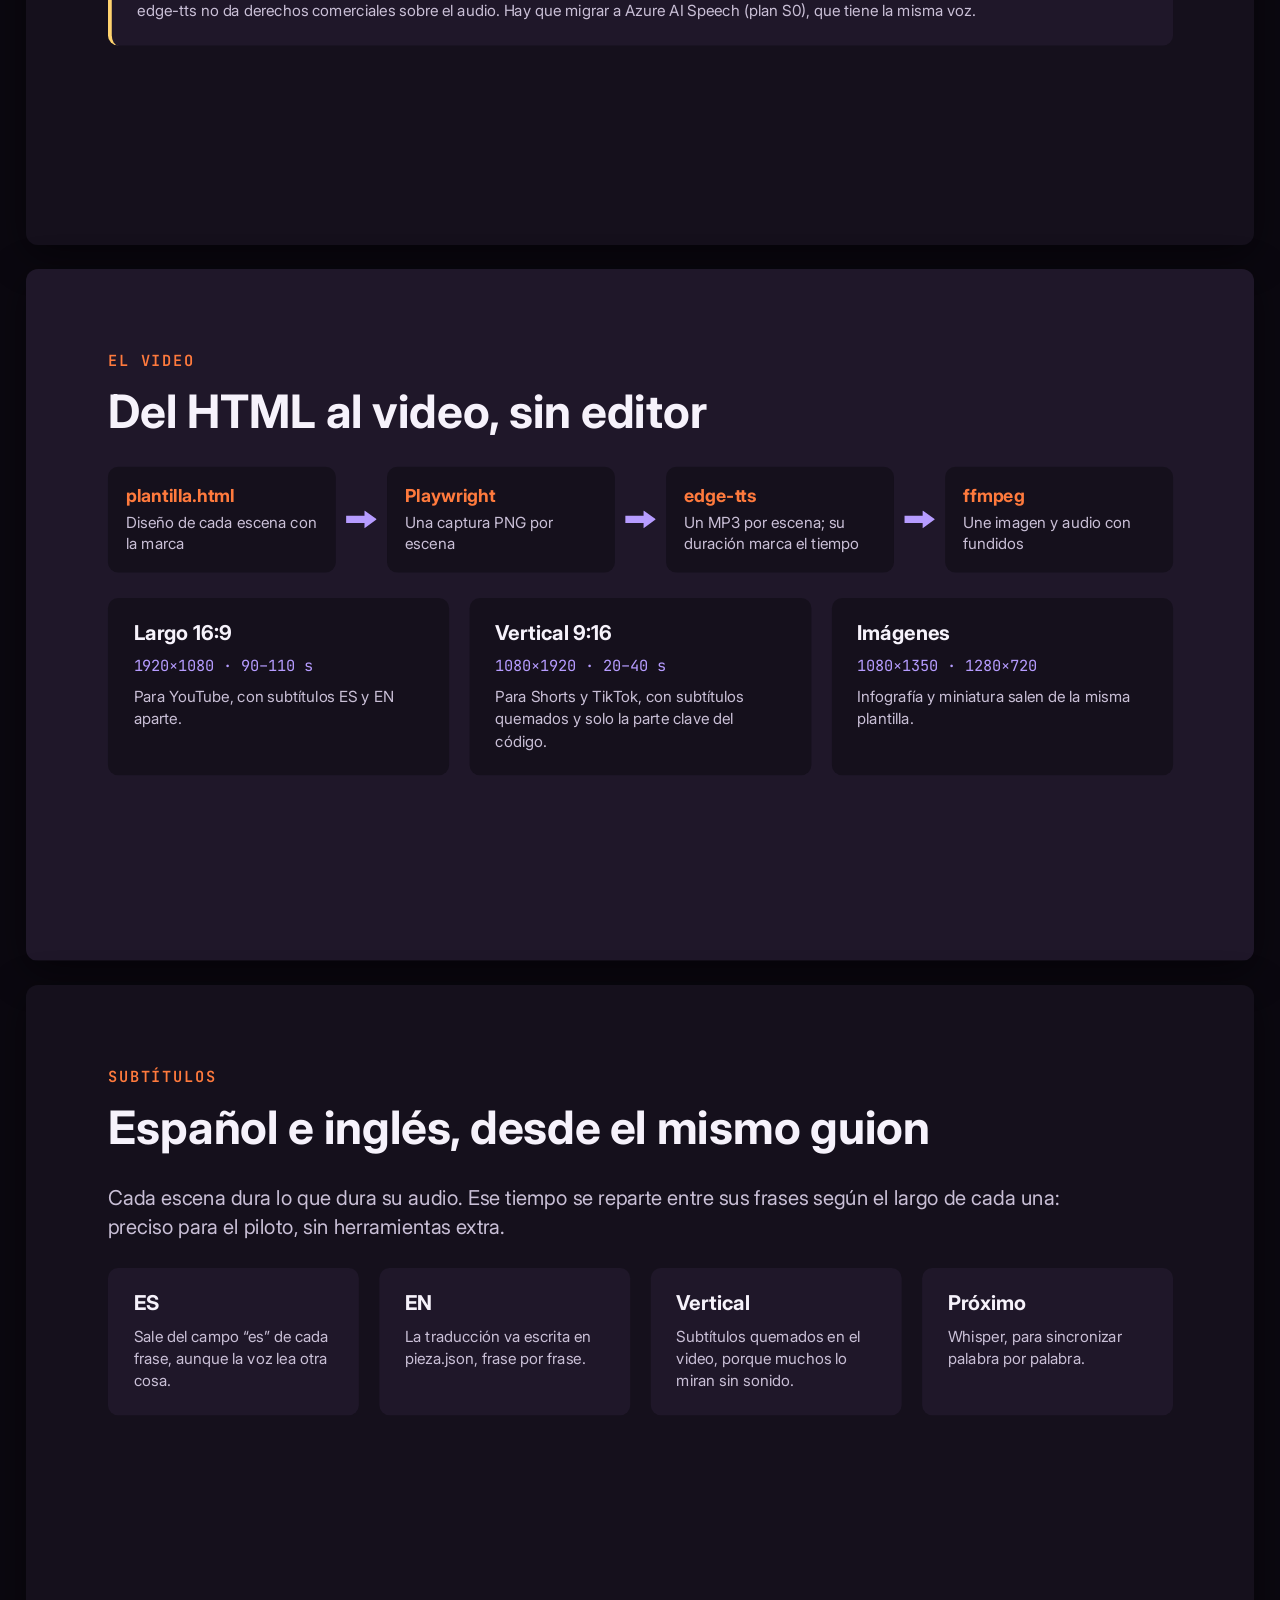
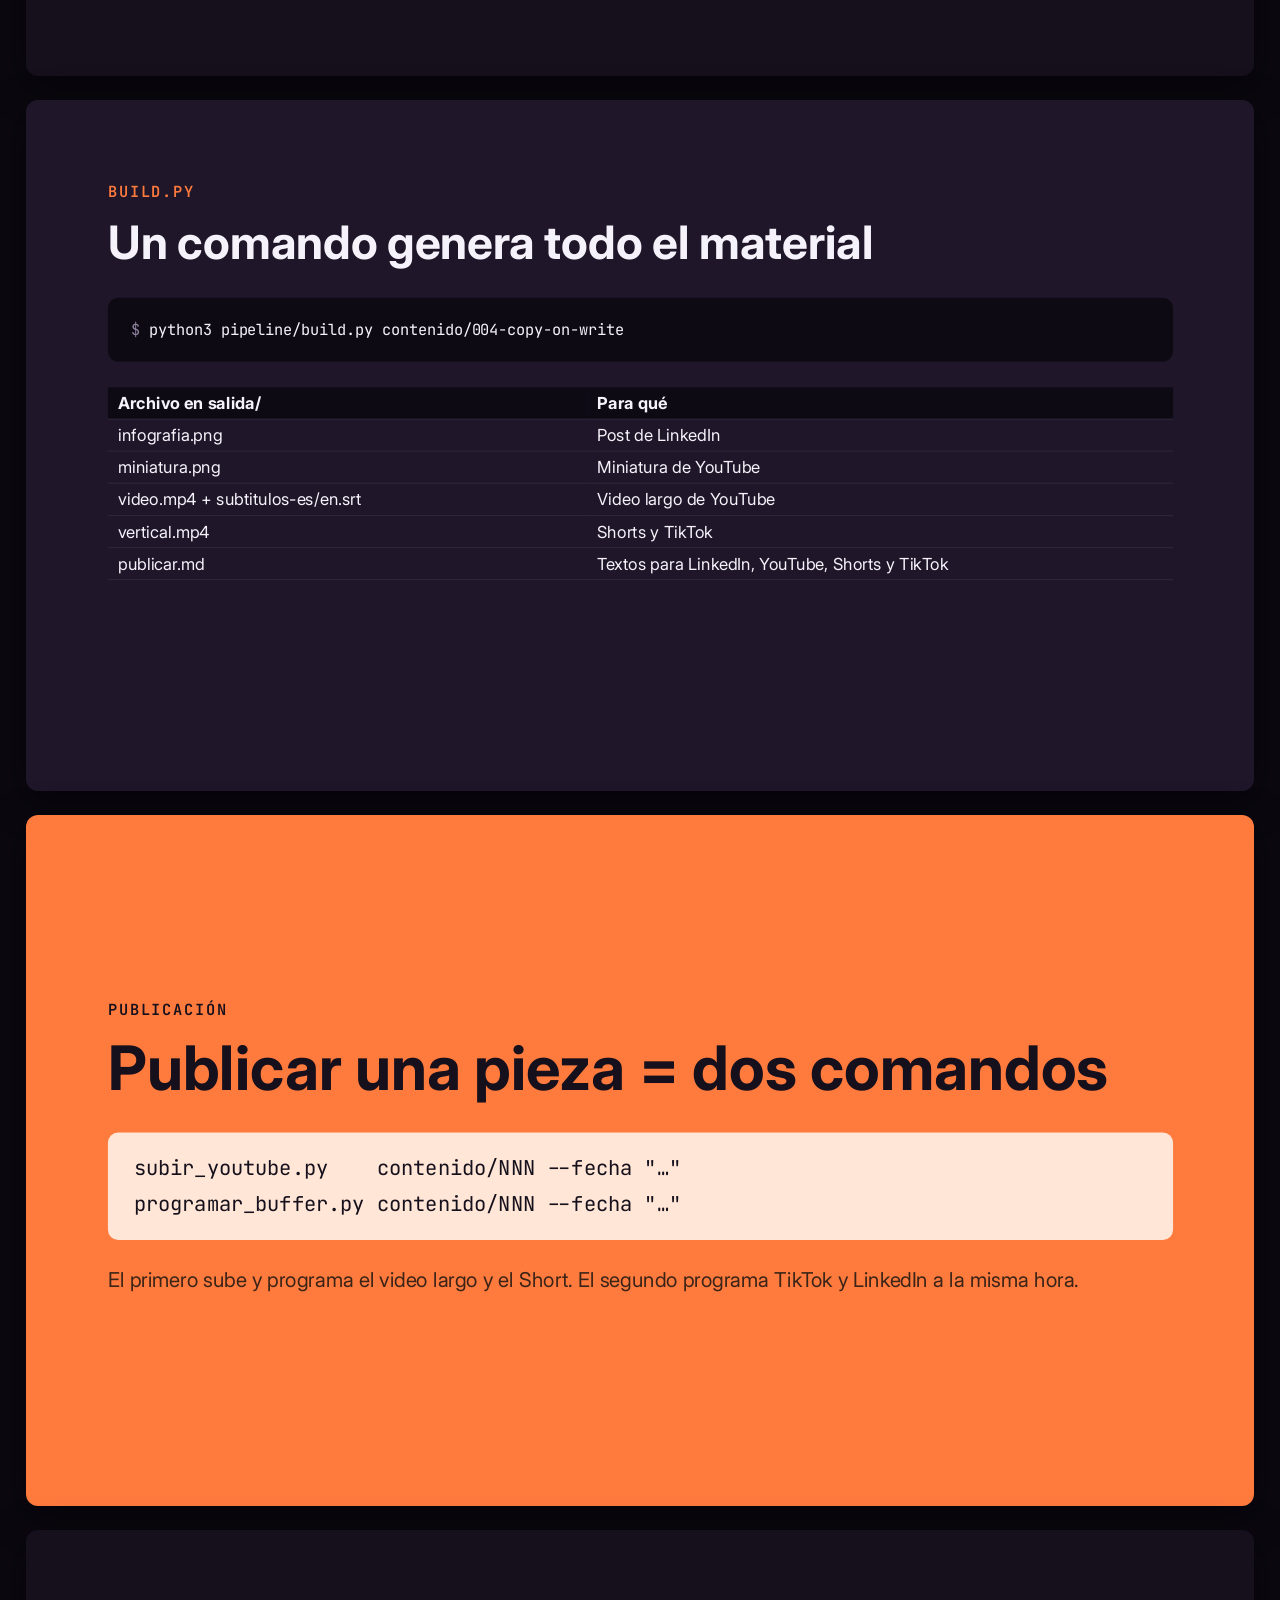
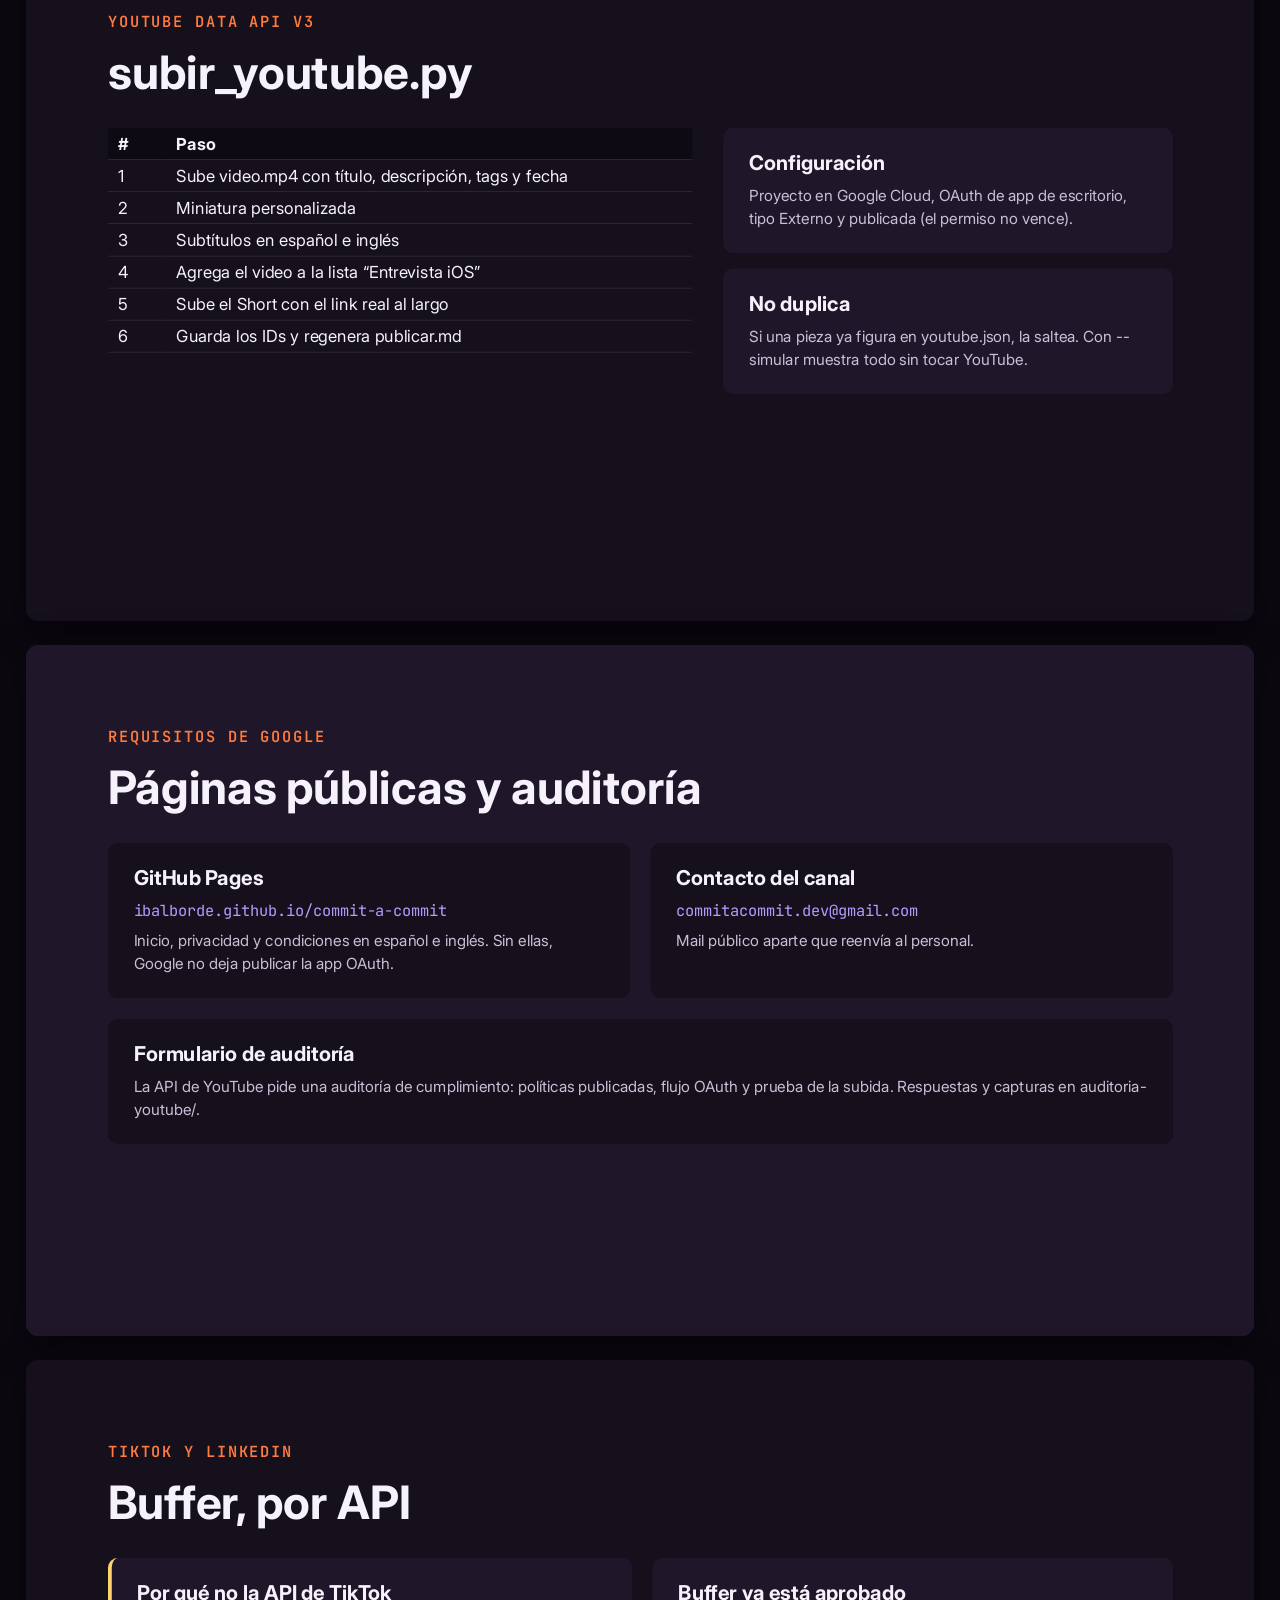
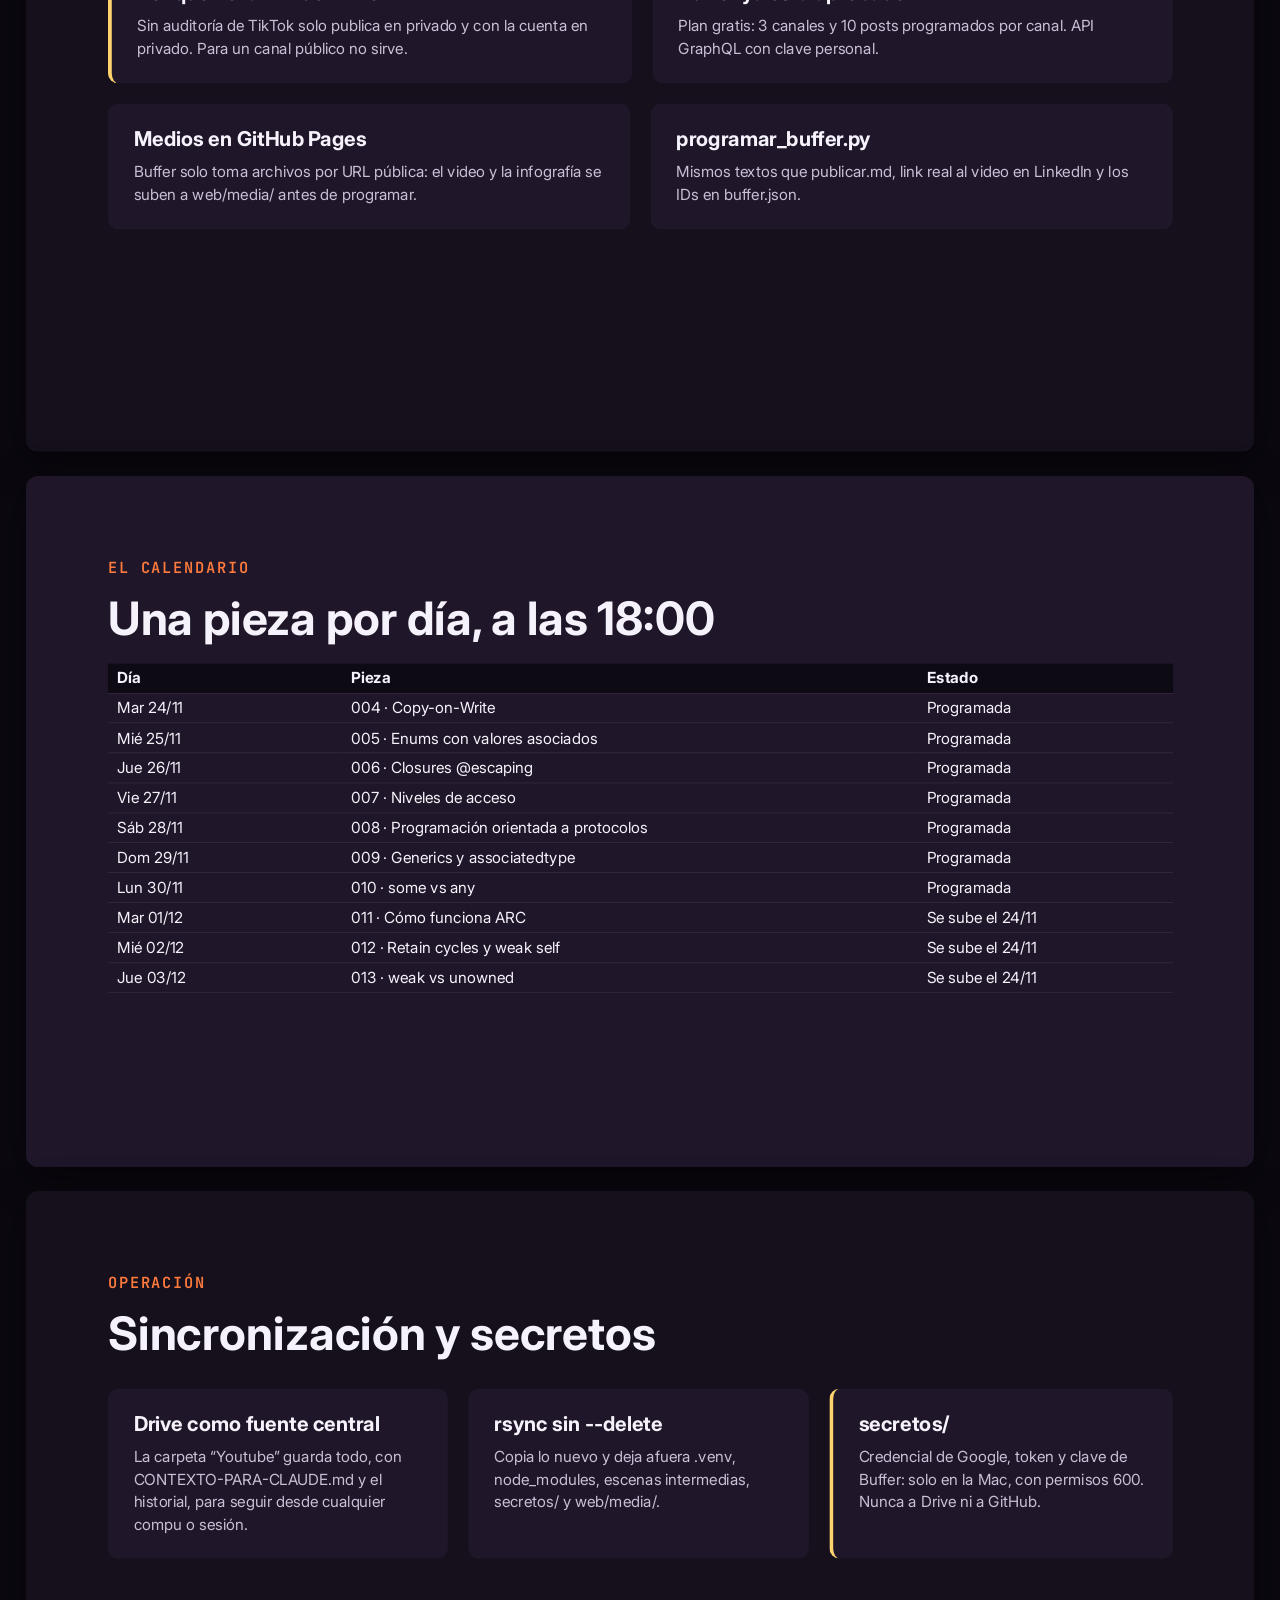
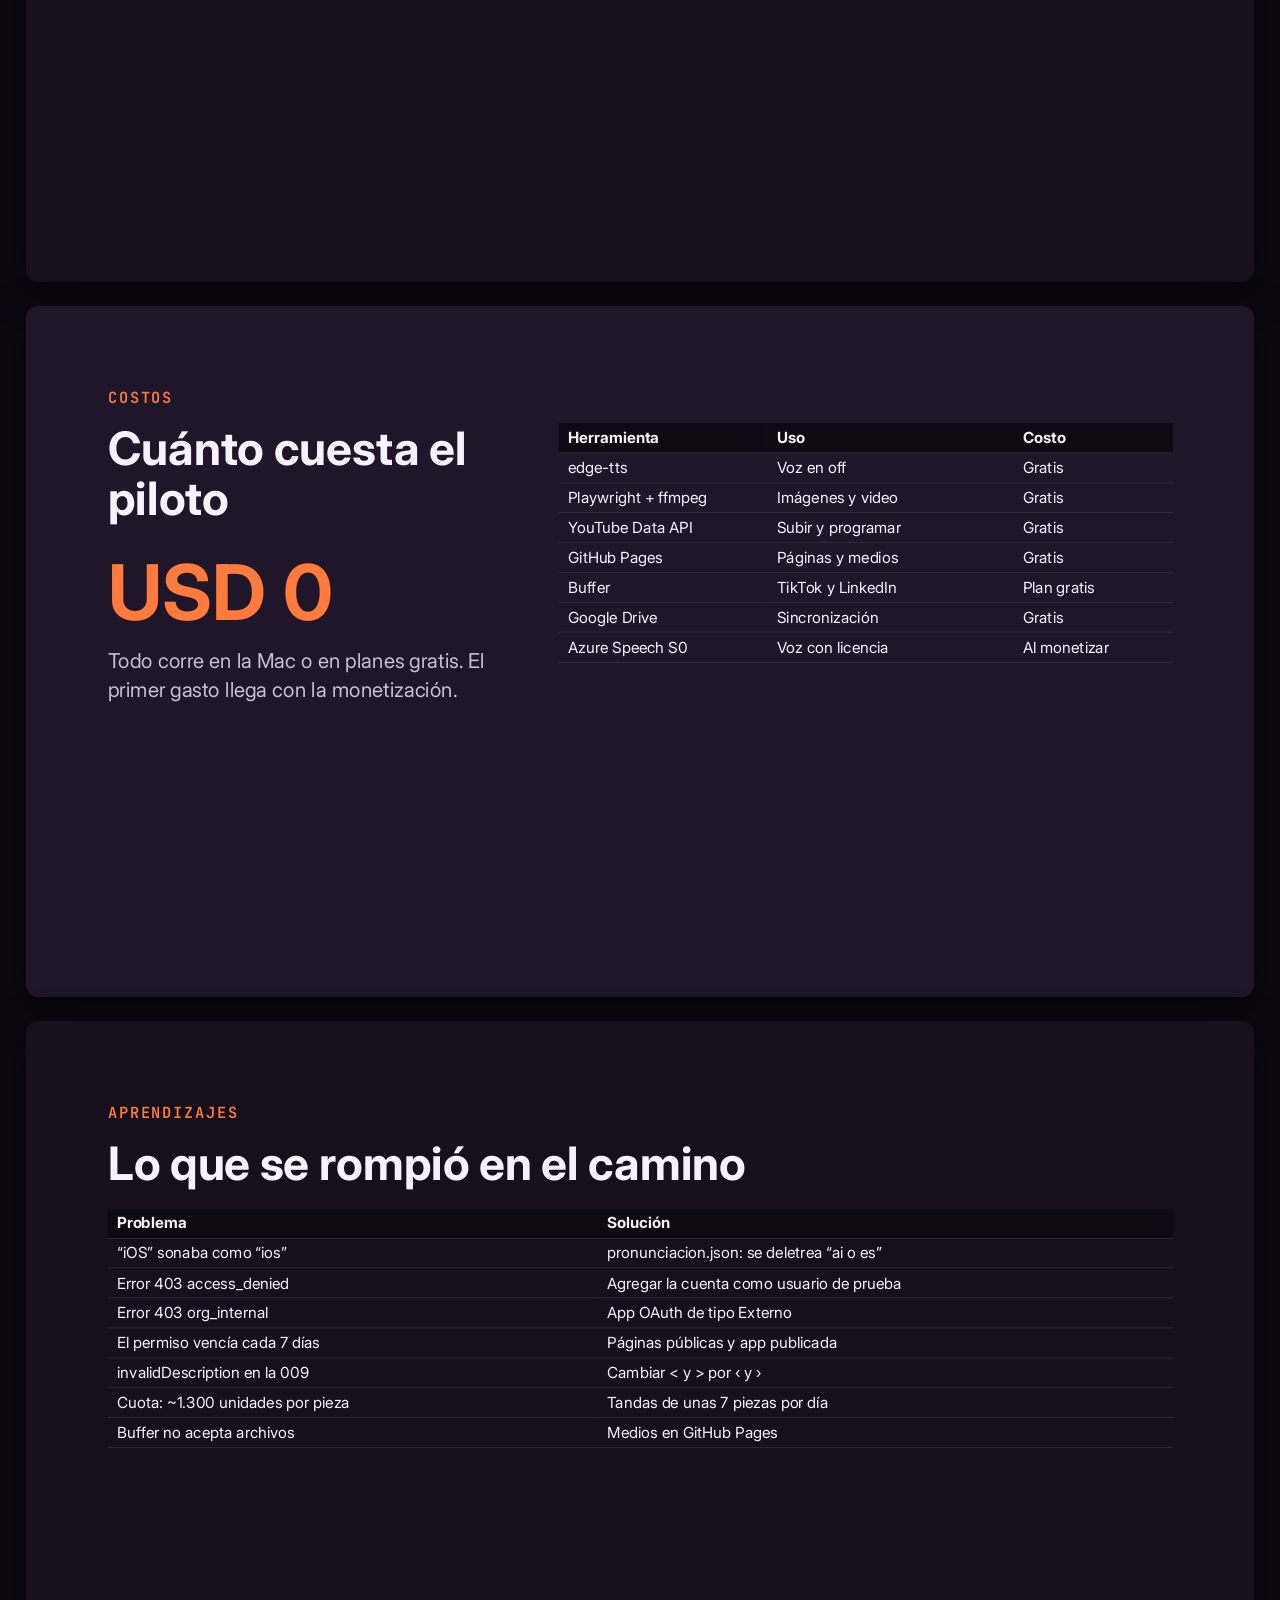
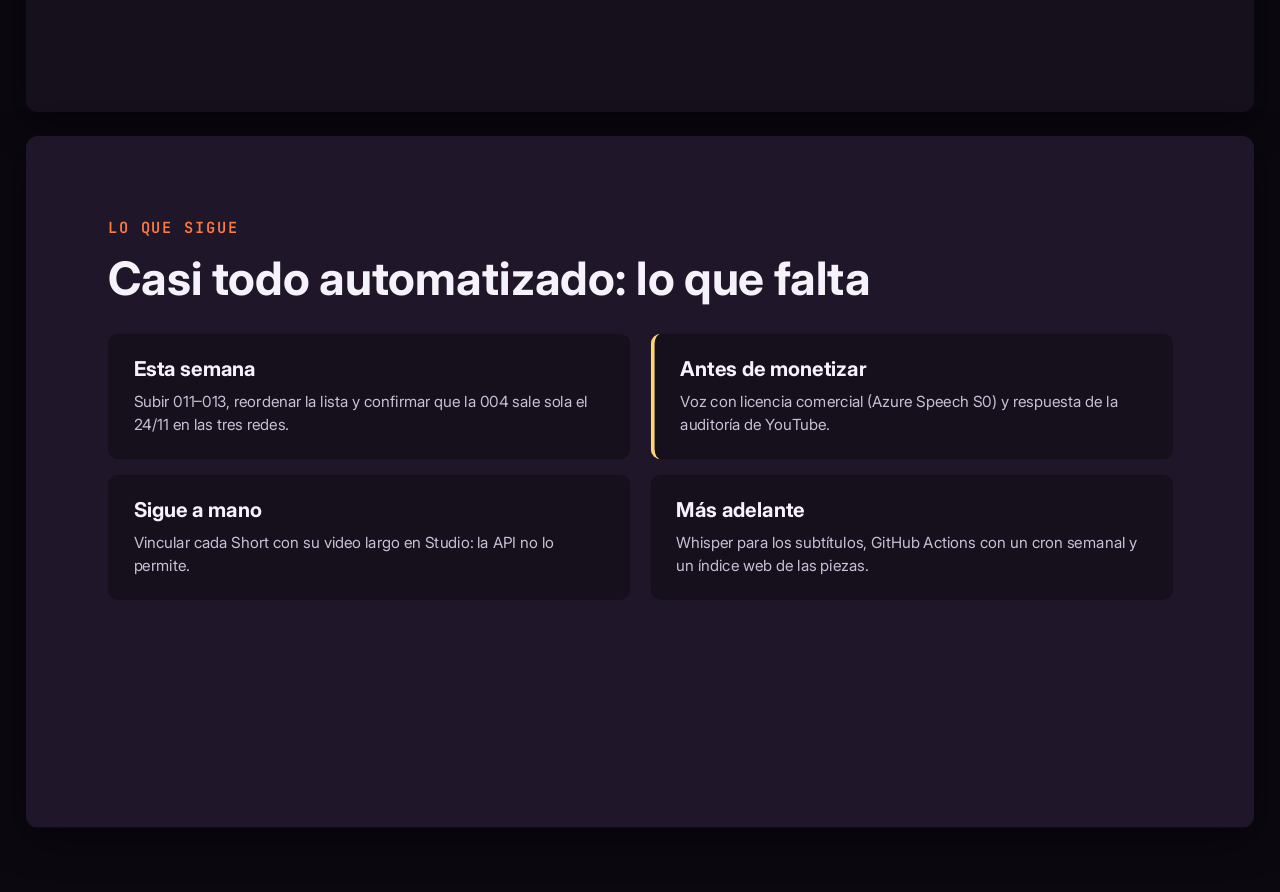
==== commit 00588ba3: "Link a la presentación en el inicio; saca tarjeta de auditoría Co-Authored-By: Claude Opus 5.5 <nore" ====
--- a/presentacion/index.html
+++ b/presentacion/index.html
@@ -295,8 +295,7 @@
 <div class="card anim" style="--i:1"><h3>Contacto del canal</h3><p class="dato">commitacommit.dev@gmail.com</p><p class="txt">Mail público aparte que reenvía al personal.</p></div>
 </div>
 <div class="fila" style="margin-top:32px">
-<div class="card anim" style="--i:2"><h3>Formulario enviado</h3><p class="txt">Respuestas y capturas en auditoria-youtube/. Pide políticas, flujo OAuth y prueba de la subida.</p></div>
-<div class="card aviso anim" style="--i:3"><h3>Sorpresa</h3><p class="txt">Sin auditoría, los videos subidos por API deberían quedar bloqueados en privado. Con este proyecto se pudieron publicar igual.</p></div>
+<div class="card anim" style="--i:2"><h3>Formulario de auditoría</h3><p class="txt">La API de YouTube pide una auditoría de cumplimiento: políticas publicadas, flujo OAuth y prueba de la subida. Respuestas y capturas en auditoria-youtube/.</p></div>
 </div>
 </section>
 </div><div class="marco"><section class="slide" id="buffer" data-transition="fade">
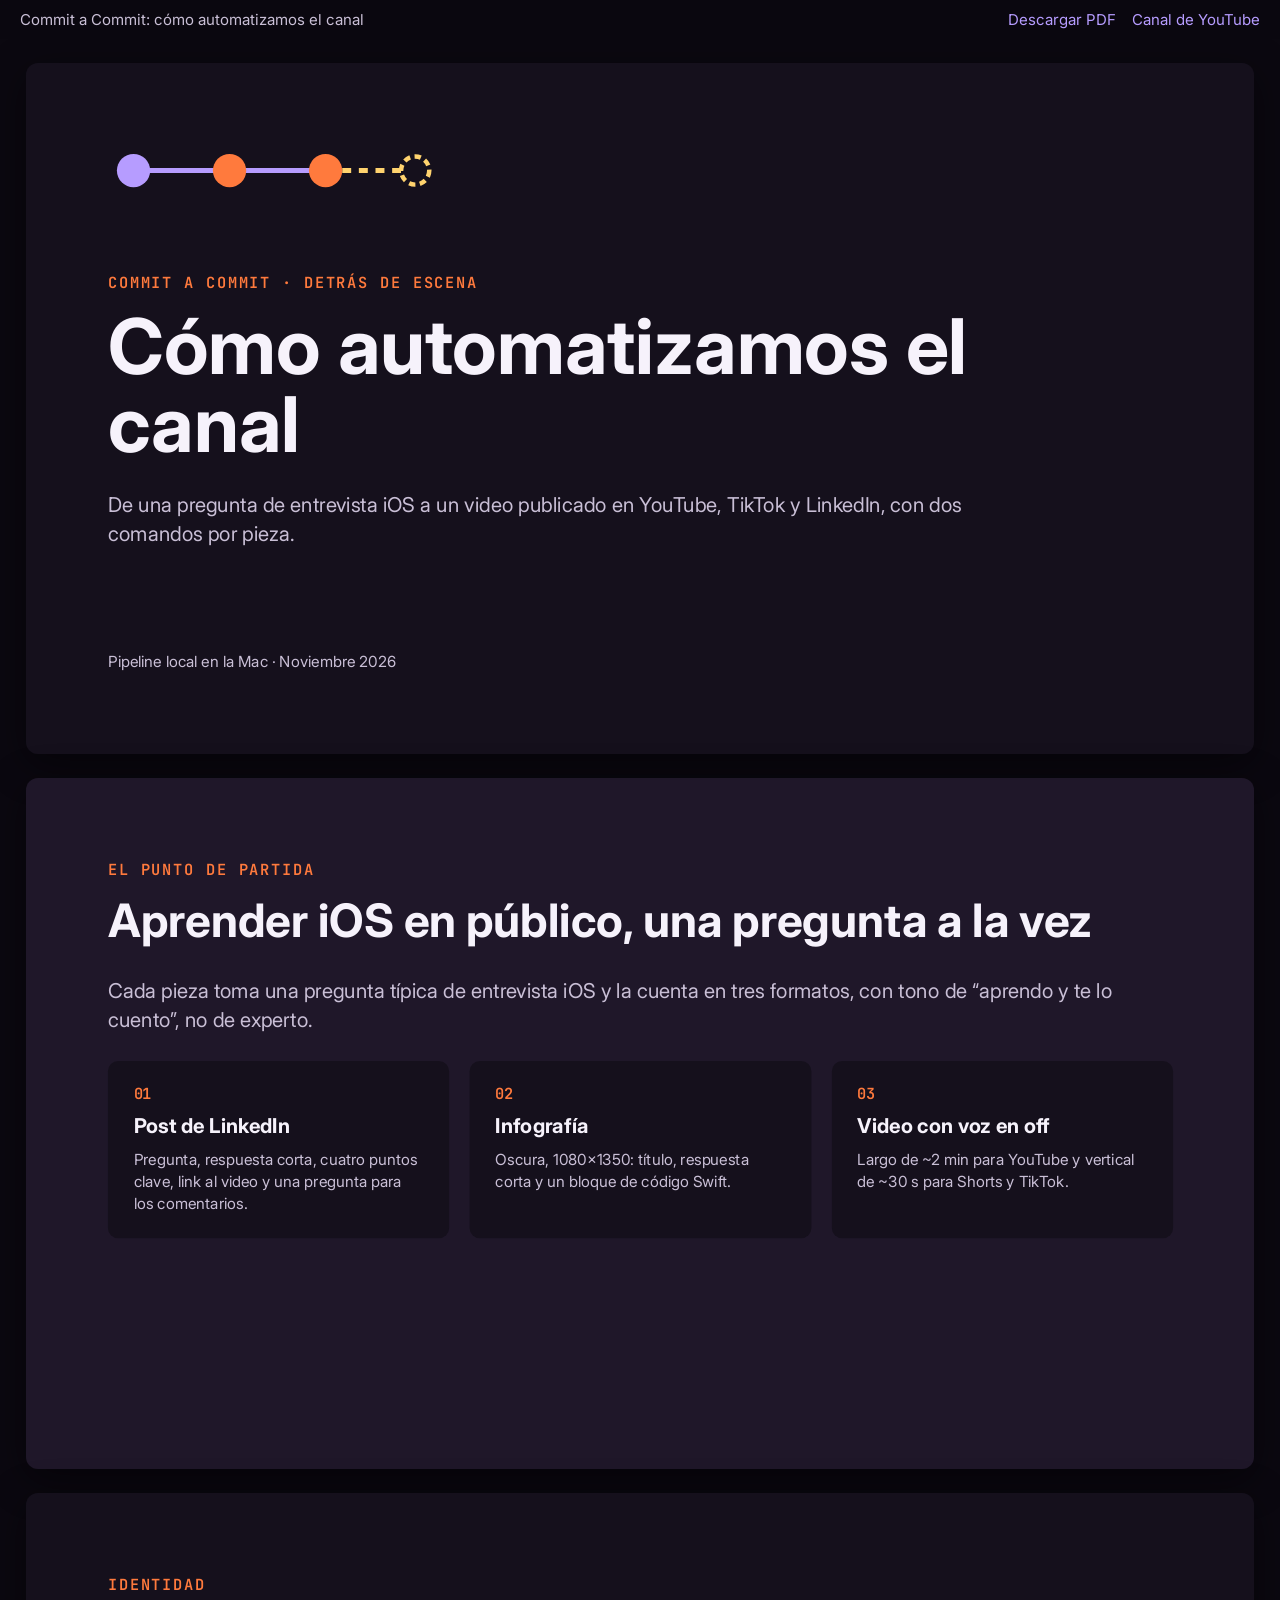
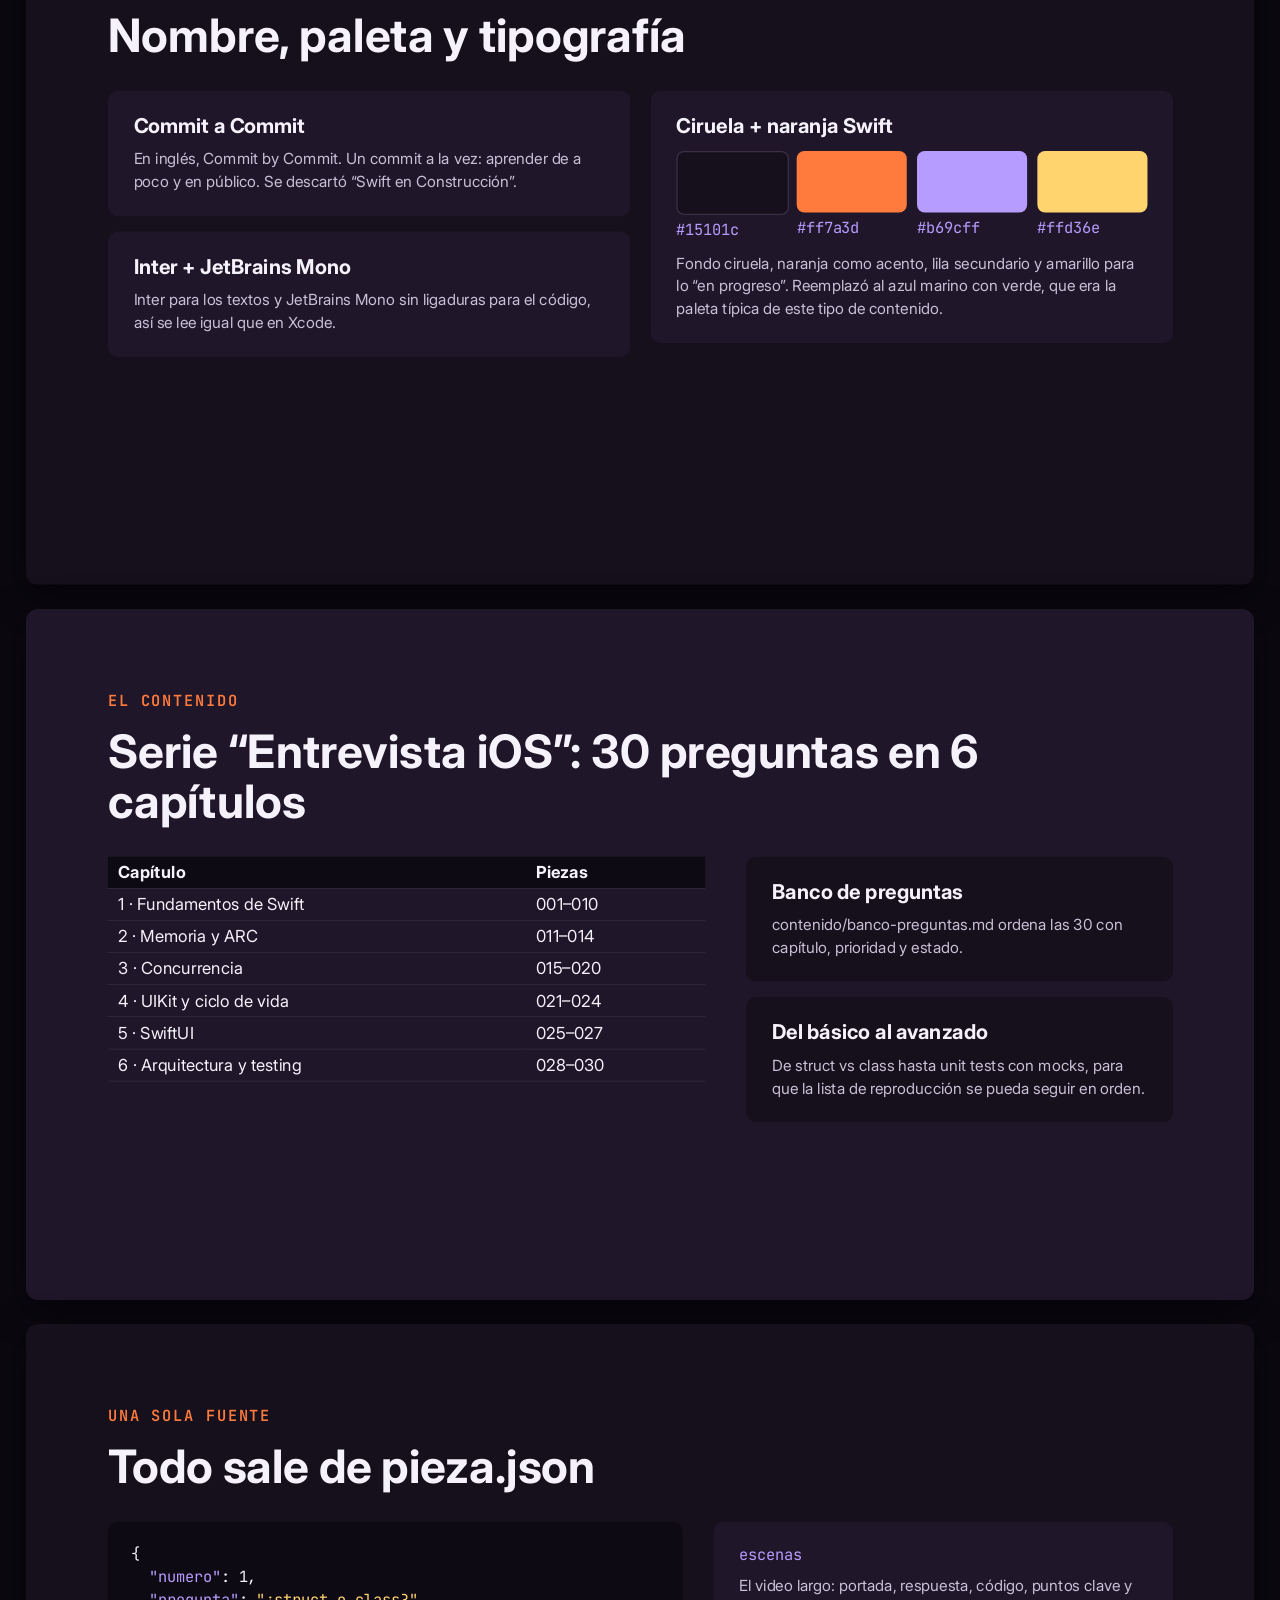
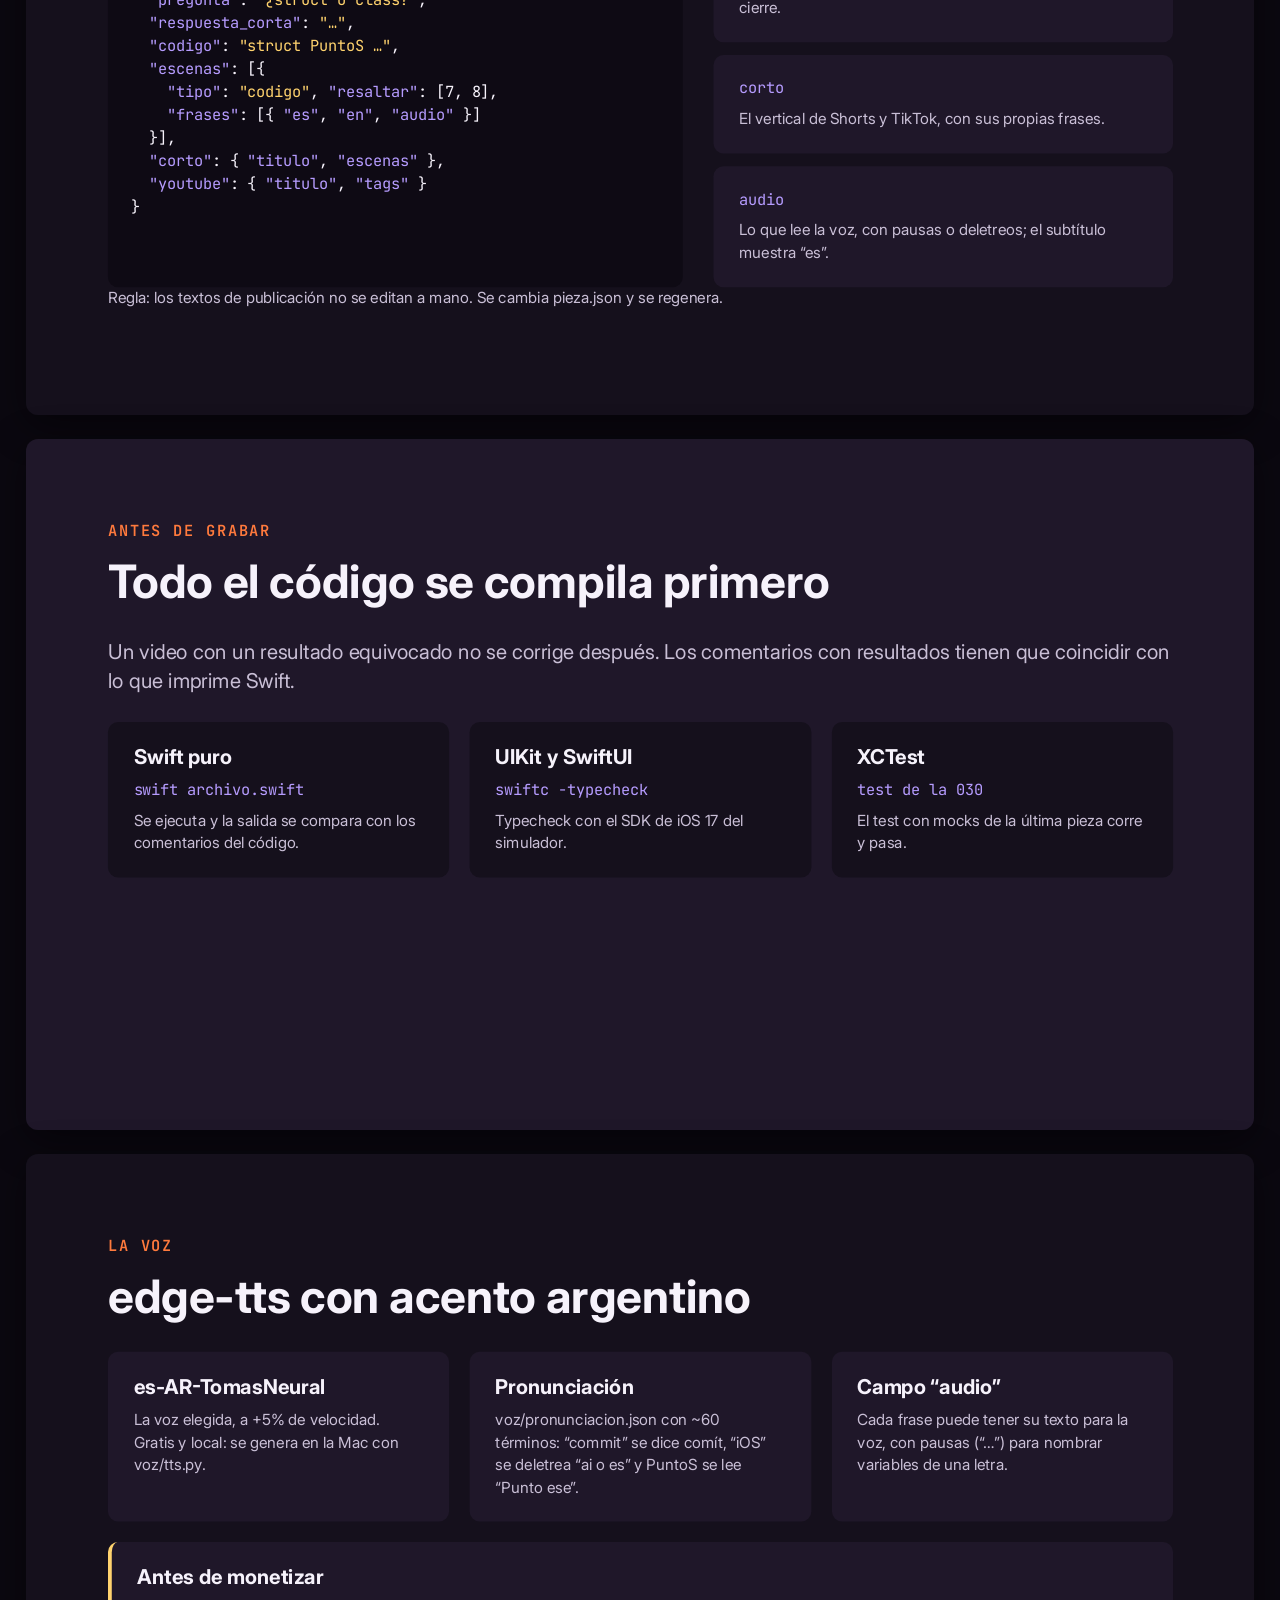
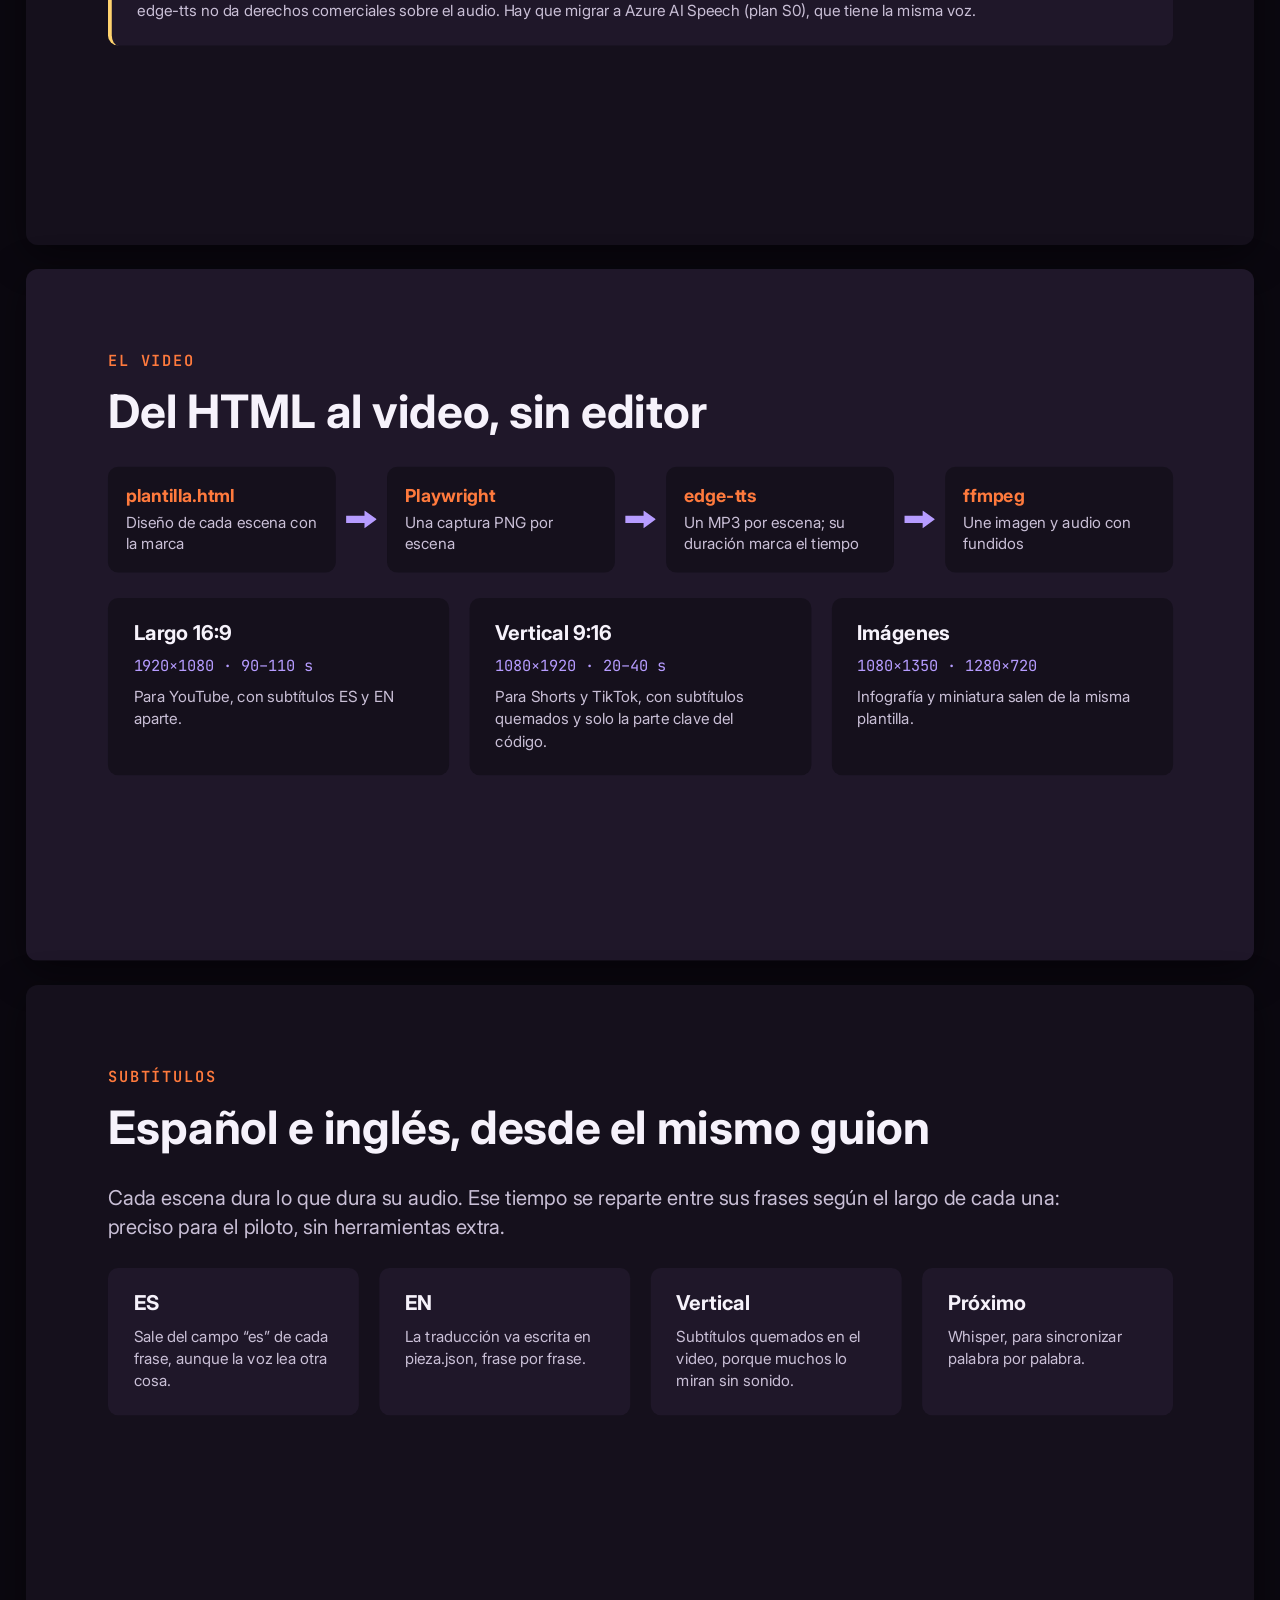
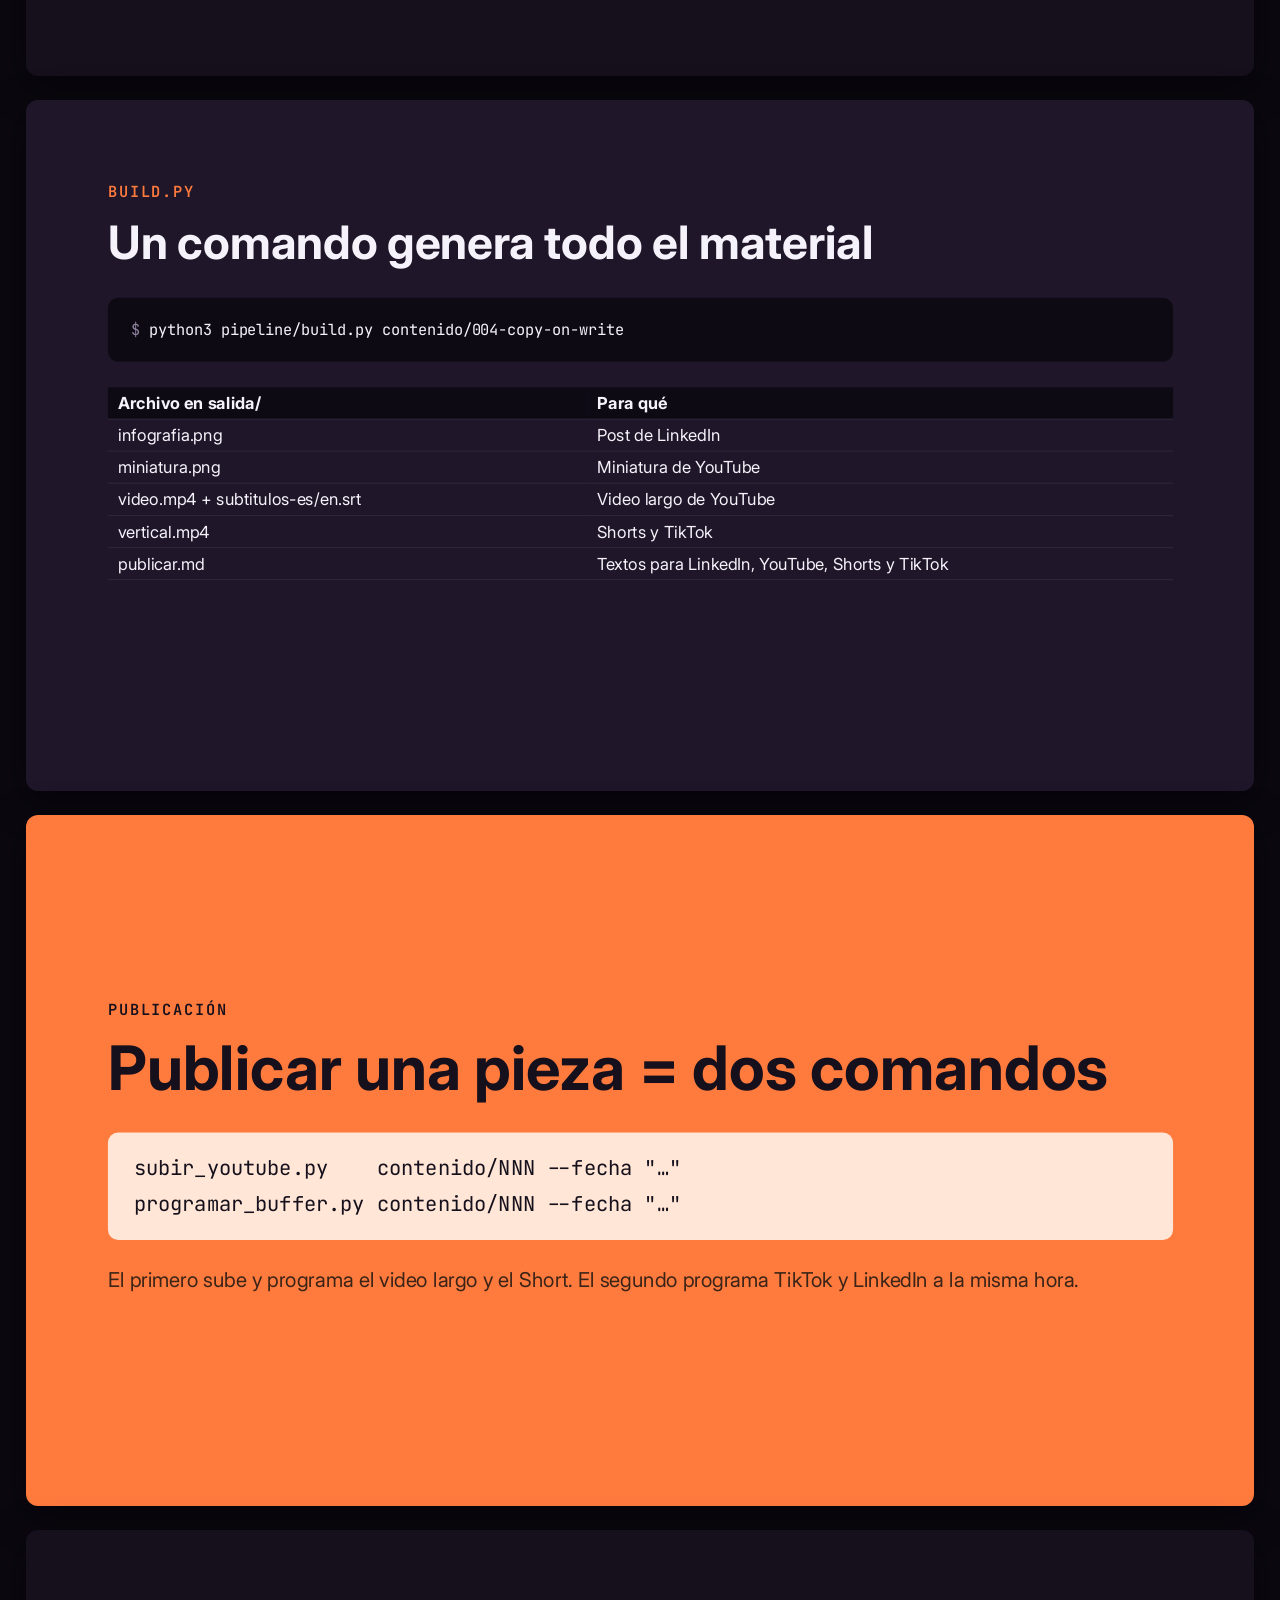
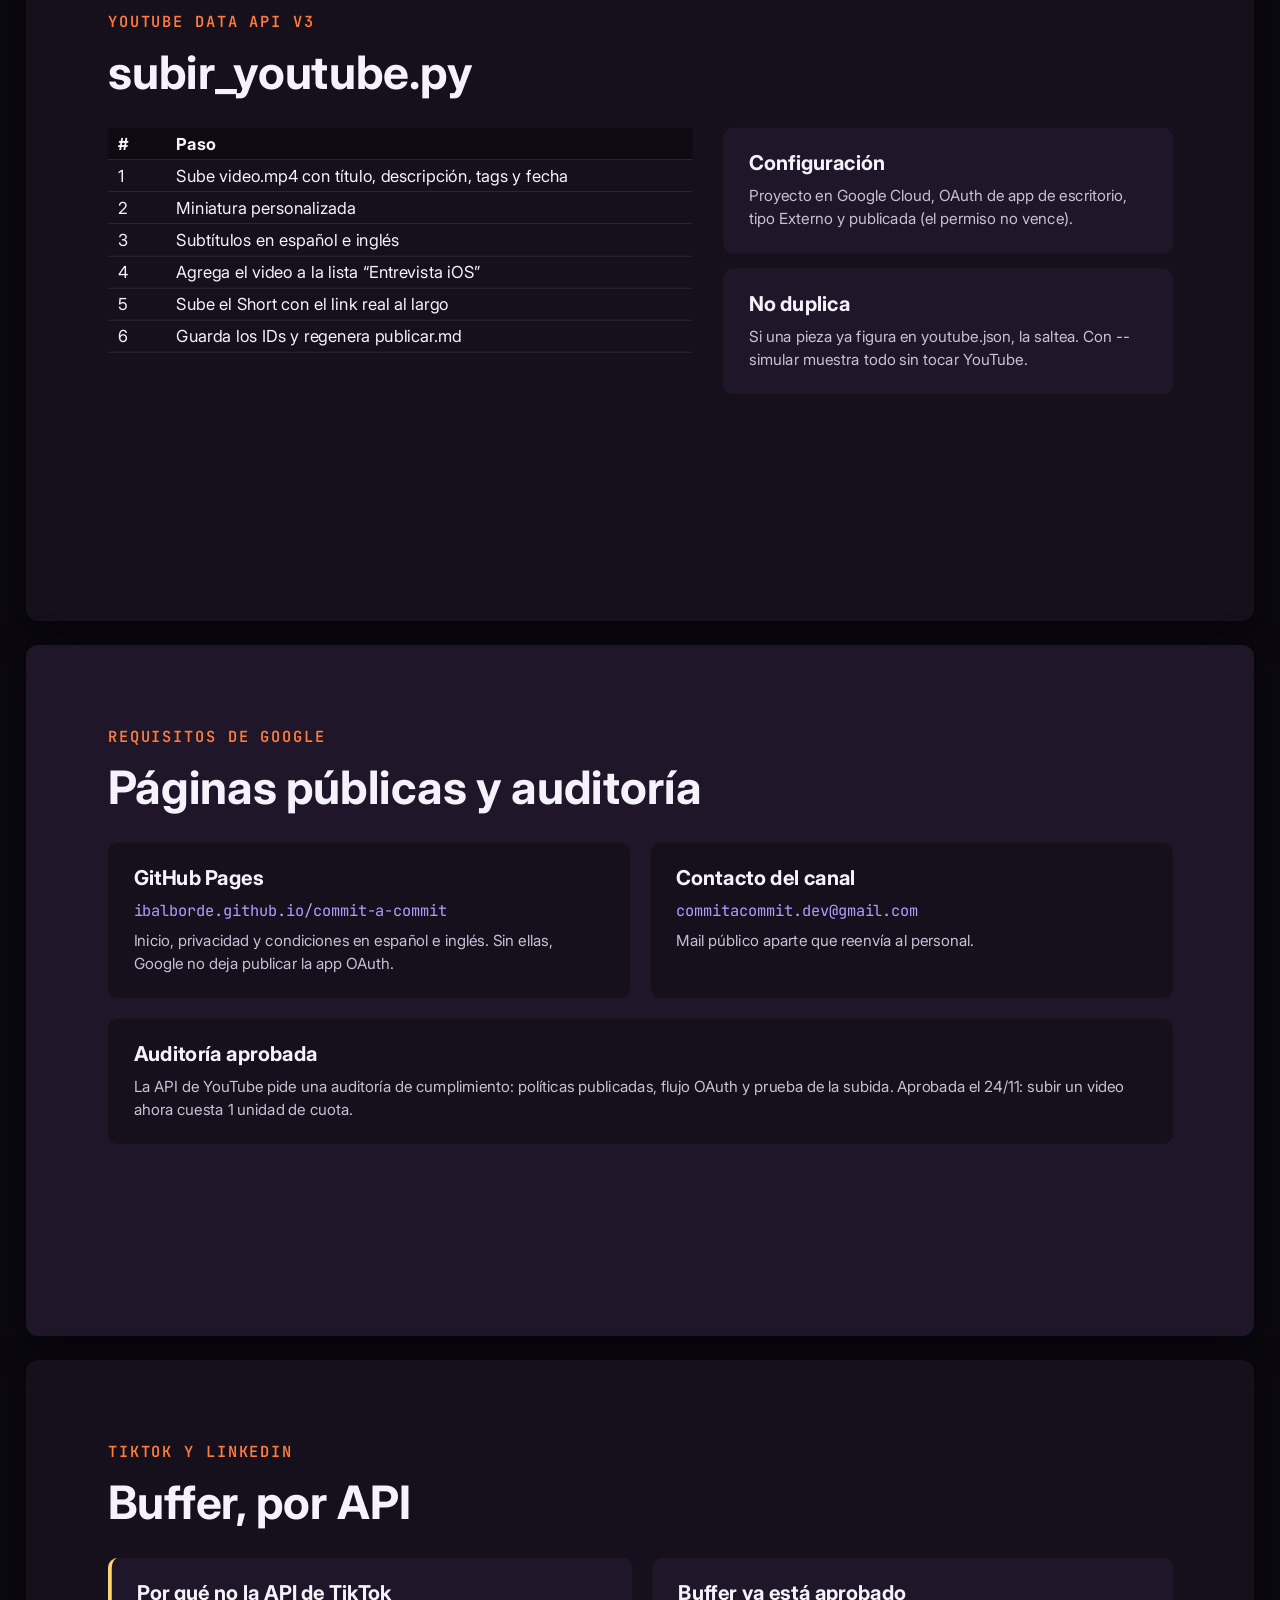
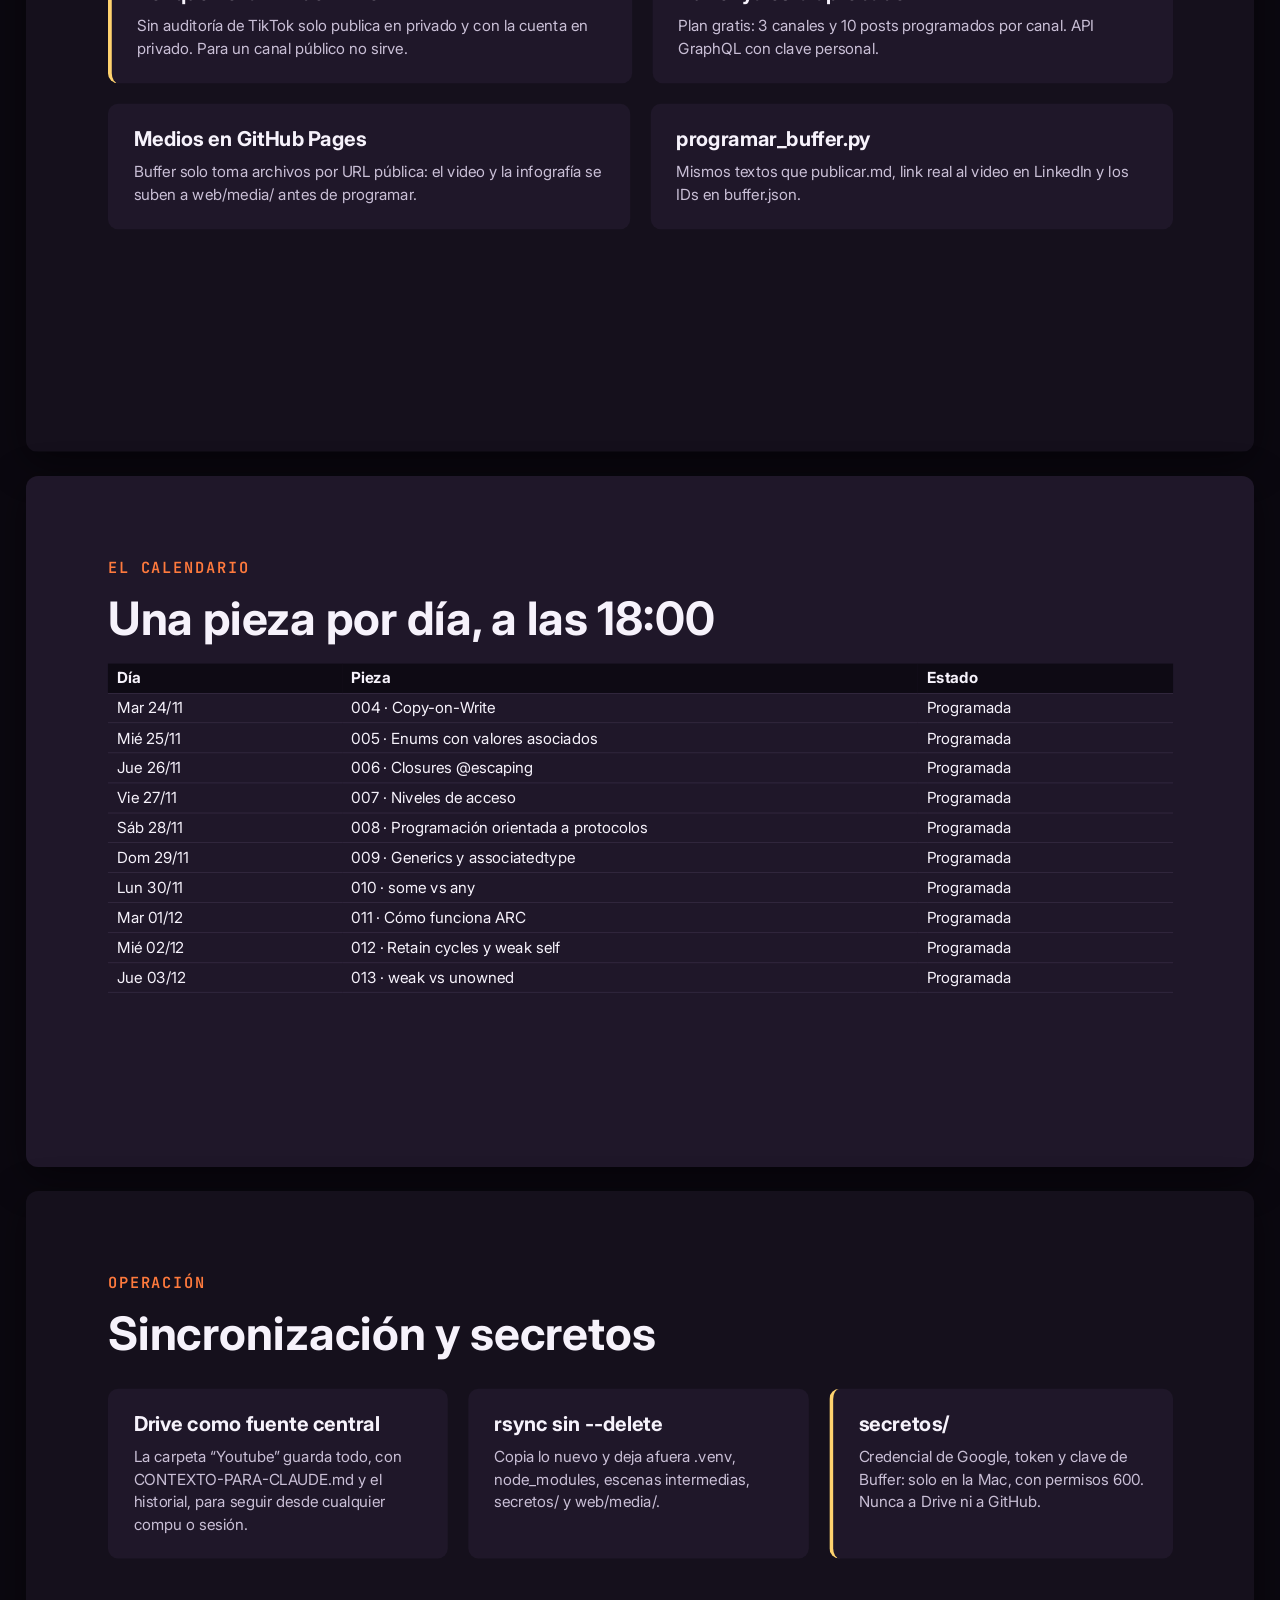
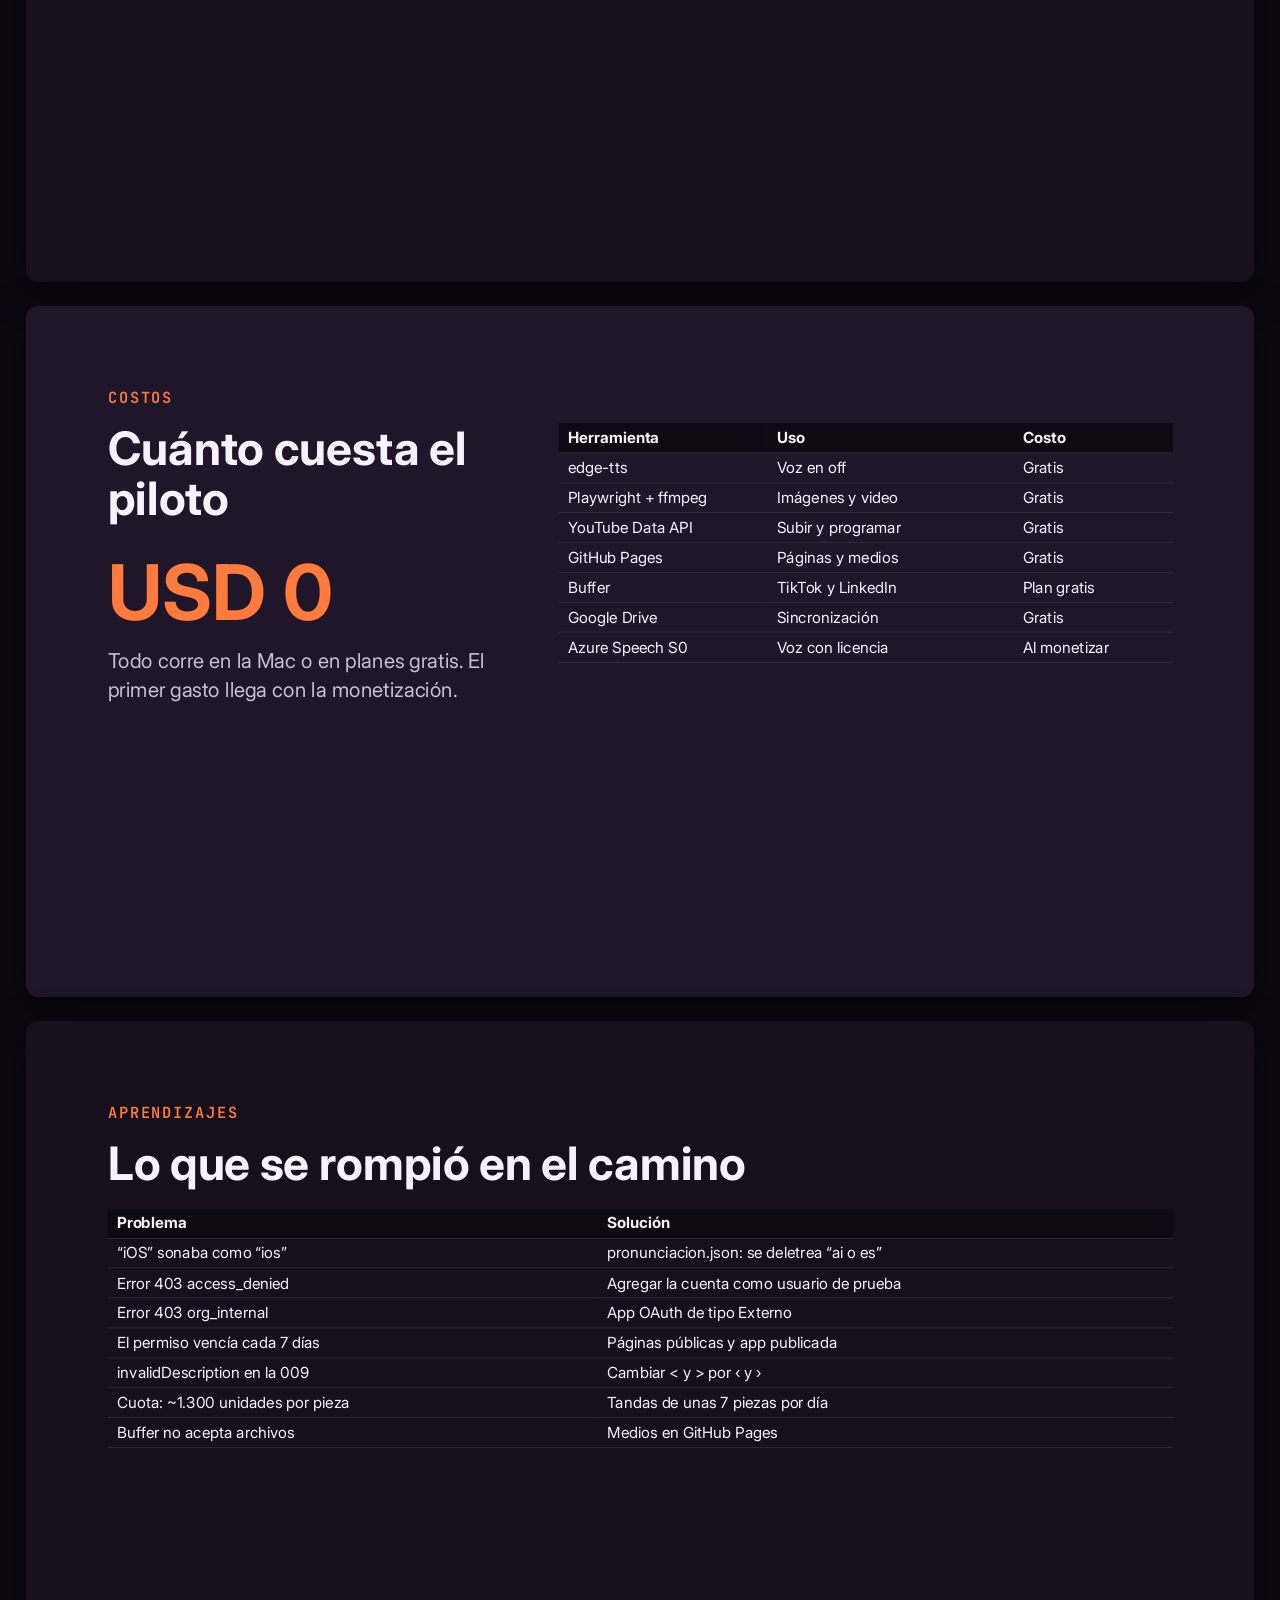
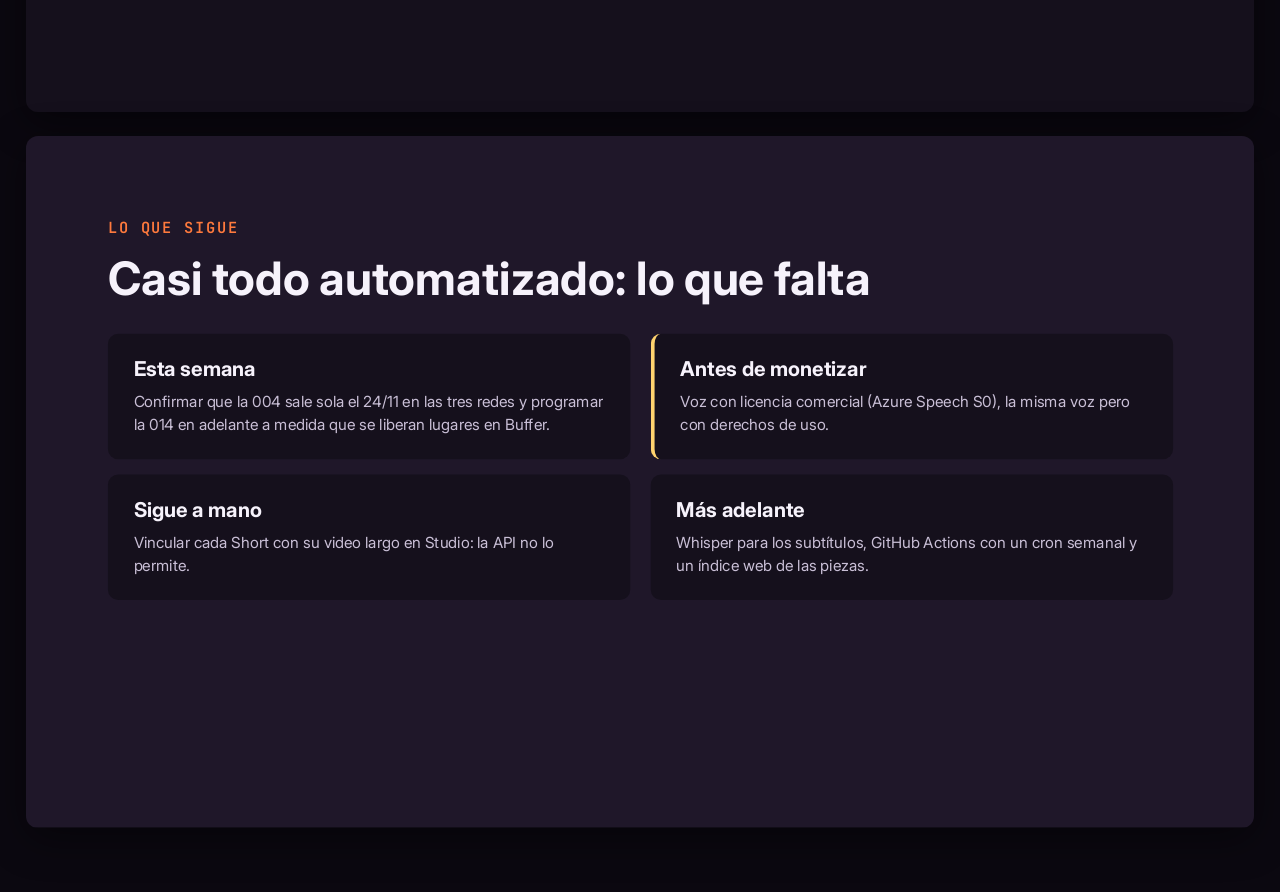
==== commit 48ca741a: "Presentación: auditoría aprobada, 011-013 programadas Co-Authored-By: Claude Opus 5.5 <noreply@anthr" ====
--- a/presentacion/index.html
+++ b/presentacion/index.html
@@ -295,7 +295,7 @@
 <div class="card anim" style="--i:1"><h3>Contacto del canal</h3><p class="dato">commitacommit.dev@gmail.com</p><p class="txt">Mail público aparte que reenvía al personal.</p></div>
 </div>
 <div class="fila" style="margin-top:32px">
-<div class="card anim" style="--i:2"><h3>Formulario de auditoría</h3><p class="txt">La API de YouTube pide una auditoría de cumplimiento: políticas publicadas, flujo OAuth y prueba de la subida. Respuestas y capturas en auditoria-youtube/.</p></div>
+<div class="card anim" style="--i:2"><h3>Auditoría aprobada</h3><p class="txt">La API de YouTube pide una auditoría de cumplimiento: políticas publicadas, flujo OAuth y prueba de la subida. Aprobada el 24/11: subir un video ahora cuesta 1 unidad de cuota.</p></div>
 </div>
 </section>
 </div><div class="marco"><section class="slide" id="buffer" data-transition="fade">
@@ -322,9 +322,9 @@
 <tr><td>Sáb 28/11</td><td>008 · Programación orientada a protocolos</td><td>Programada</td></tr>
 <tr><td>Dom 29/11</td><td>009 · Generics y associatedtype</td><td>Programada</td></tr>
 <tr><td>Lun 30/11</td><td>010 · some vs any</td><td>Programada</td></tr>
-<tr><td>Mar 01/12</td><td>011 · Cómo funciona ARC</td><td>Se sube el 24/11</td></tr>
-<tr><td>Mié 02/12</td><td>012 · Retain cycles y weak self</td><td>Se sube el 24/11</td></tr>
-<tr><td>Jue 03/12</td><td>013 · weak vs unowned</td><td>Se sube el 24/11</td></tr>
+<tr><td>Mar 01/12</td><td>011 · Cómo funciona ARC</td><td>Programada</td></tr>
+<tr><td>Mié 02/12</td><td>012 · Retain cycles y weak self</td><td>Programada</td></tr>
+<tr><td>Jue 03/12</td><td>013 · weak vs unowned</td><td>Programada</td></tr>
 </table>
 
 </section>
@@ -378,11 +378,11 @@
 <h2 class="titulo">Casi todo automatizado: lo que falta</h2>
 <div class="fila">
 <div class="col">
-<div class="card anim" style="--i:0"><h3>Esta semana</h3><p class="txt">Subir 011–013, reordenar la lista y confirmar que la 004 sale sola el 24/11 en las tres redes.</p></div>
+<div class="card anim" style="--i:0"><h3>Esta semana</h3><p class="txt">Confirmar que la 004 sale sola el 24/11 en las tres redes y programar la 014 en adelante a medida que se liberan lugares en Buffer.</p></div>
 <div class="card anim" style="--i:1"><h3>Sigue a mano</h3><p class="txt">Vincular cada Short con su video largo en Studio: la API no lo permite.</p></div>
 </div>
 <div class="col">
-<div class="card aviso anim" style="--i:2"><h3>Antes de monetizar</h3><p class="txt">Voz con licencia comercial (Azure Speech S0) y respuesta de la auditoría de YouTube.</p></div>
+<div class="card aviso anim" style="--i:2"><h3>Antes de monetizar</h3><p class="txt">Voz con licencia comercial (Azure Speech S0), la misma voz pero con derechos de uso.</p></div>
 <div class="card anim" style="--i:3"><h3>Más adelante</h3><p class="txt">Whisper para los subtítulos, GitHub Actions con un cron semanal y un índice web de las piezas.</p></div>
 </div>
 </div>
